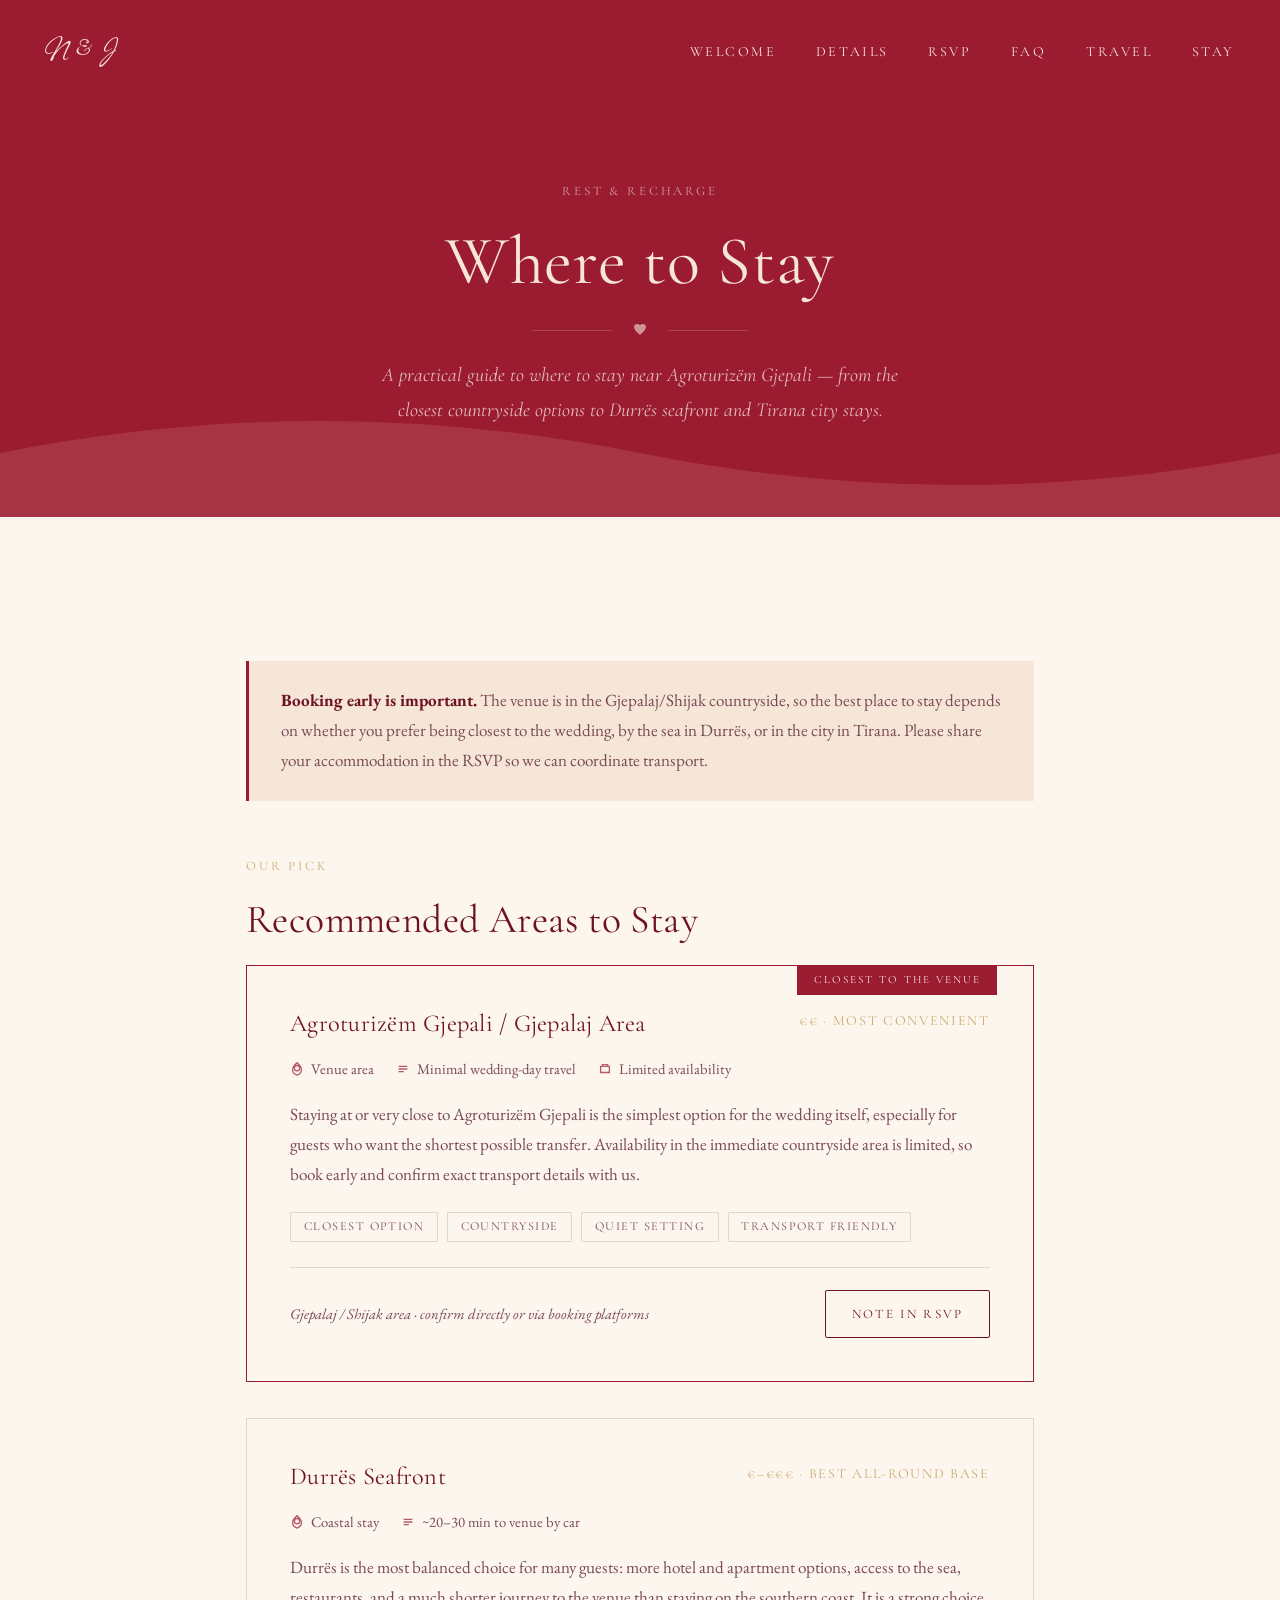
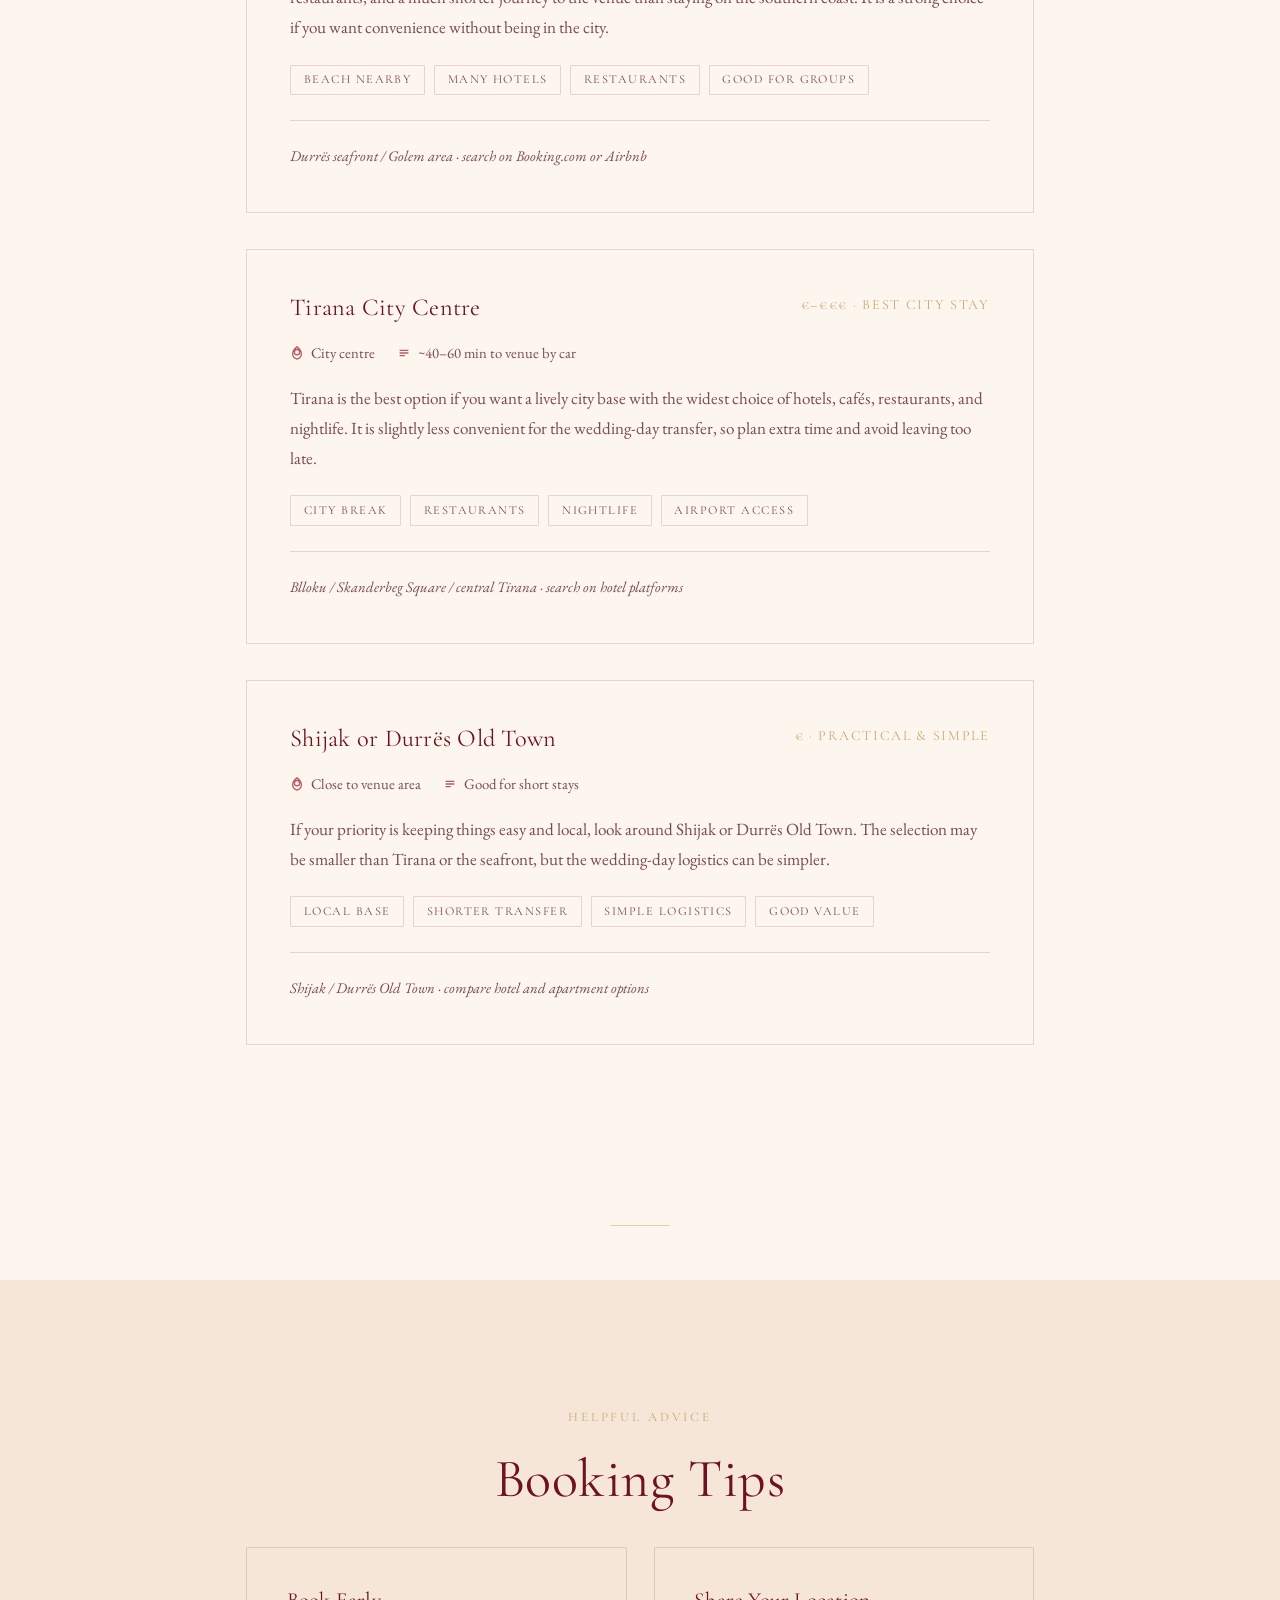
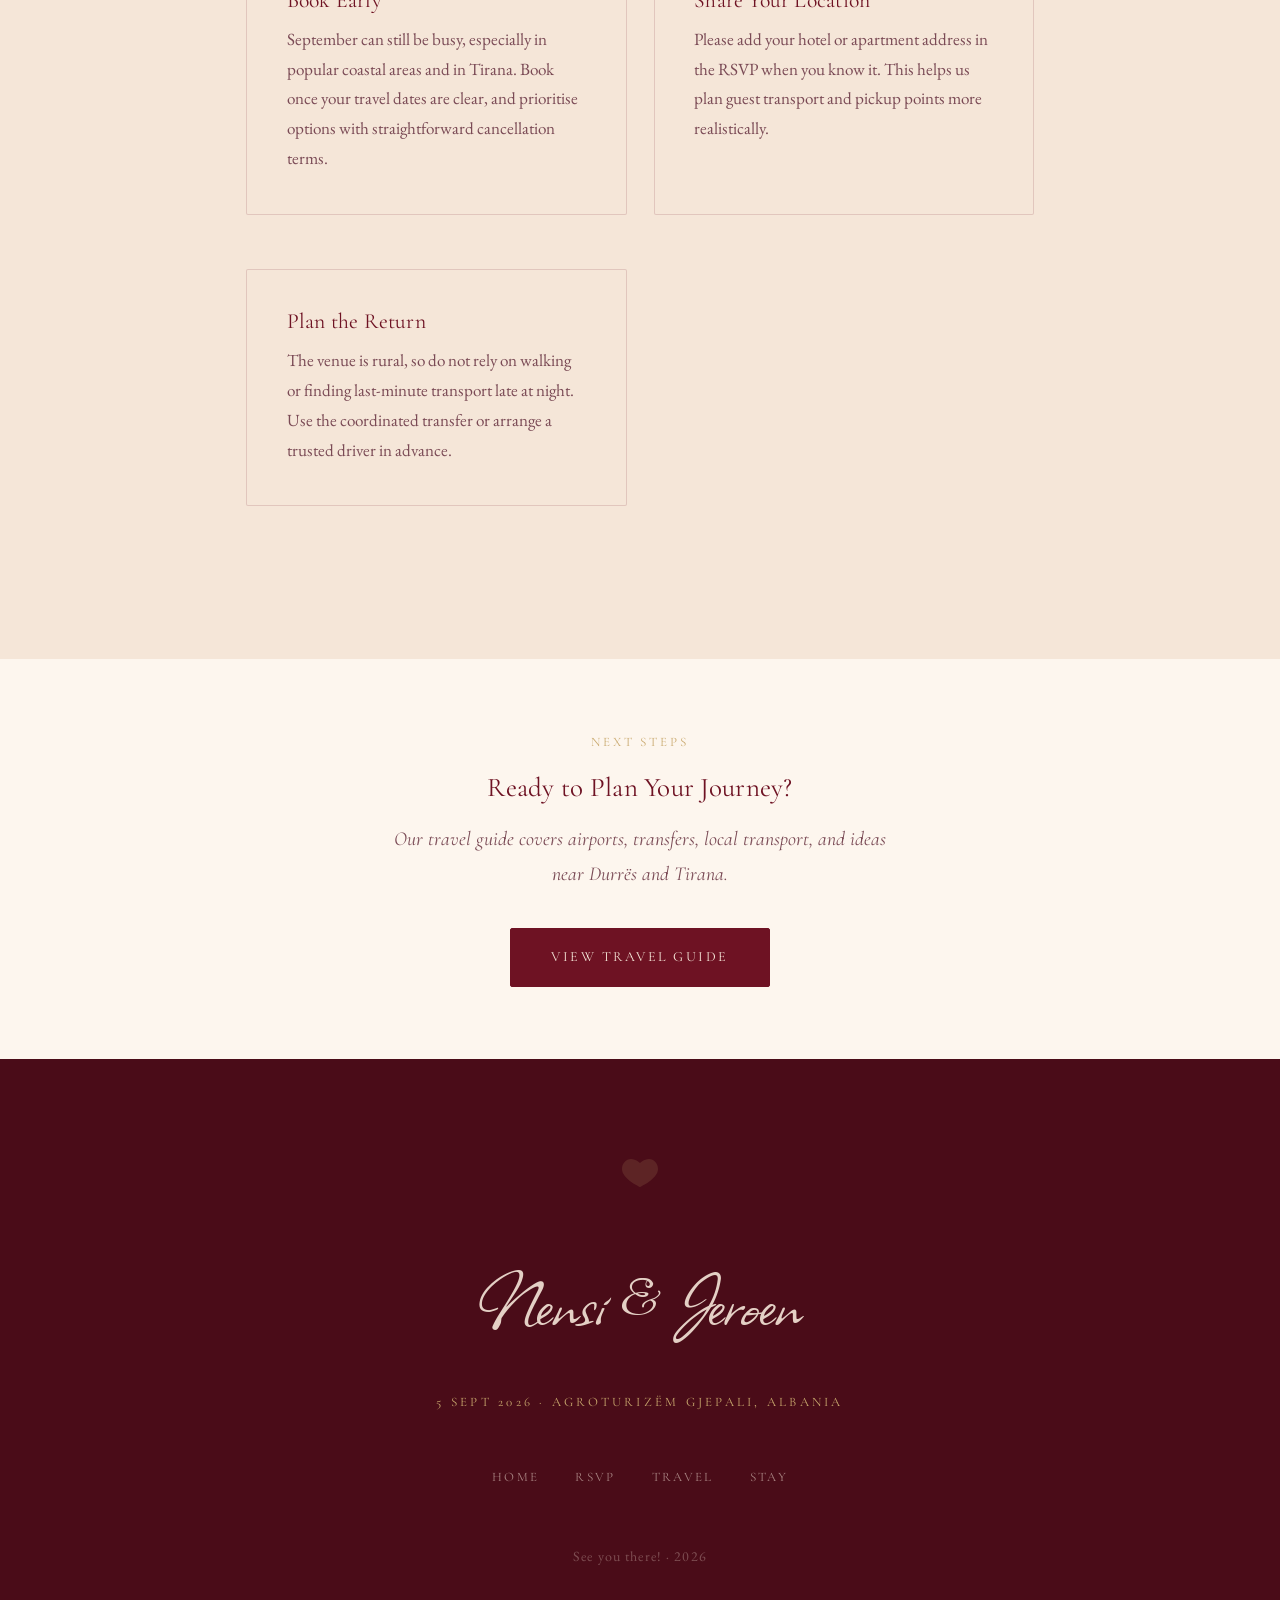
==== pages/accommodation.html @ c20823a3 "Add files via upload" ====
<!DOCTYPE html>
<html lang="en">
<head>
  <meta charset="UTF-8">
  <meta name="viewport" content="width=device-width, initial-scale=1.0">
  <title>Where to Stay — Nensi & Jeroen · 5 Sept 2026</title>
  <meta name="description" content="Recommended accommodation near Durrës, Shijak, Tirana, and Agroturizëm Gjepali for guests attending Nensi and Jeroen's wedding.">
  <link rel="stylesheet" href="../styles/main.css">
  <link rel="preconnect" href="https://fonts.googleapis.com">
  <link rel="preconnect" href="https://fonts.gstatic.com" crossorigin>
  <style>
    .hotel-card {
      background: var(--cream);
      border: 1px solid var(--divider);
      padding: 2.4rem;
      margin-bottom: 2rem;
      transition: var(--transition);
      position: relative;
    }
    .hotel-card:hover {
      box-shadow: 0 6px 28px rgba(155,27,48,0.09);
      transform: translateY(-3px);
    }
    .hotel-card--featured {
      border-color: var(--pomegranate);
      border-width: 1.5px;
    }
    .featured-badge {
      position: absolute;
      top: -1px; right: 2rem;
      background: var(--pomegranate);
      color: var(--champagne);
      font-family: var(--font-serif);
      font-size: 0.62rem;
      letter-spacing: 0.18em;
      text-transform: uppercase;
      padding: 0.3rem 0.9rem;
    }
    .hotel-header {
      display: flex;
      justify-content: space-between;
      align-items: flex-start;
      gap: 1rem;
      margin-bottom: 1rem;
      flex-wrap: wrap;
    }
    .hotel-name {
      font-family: var(--font-serif);
      font-size: 1.35rem;
      color: var(--wine);
      margin: 0;
    }
    .hotel-price {
      font-family: var(--font-serif);
      font-size: 0.78rem;
      letter-spacing: 0.12em;
      text-transform: uppercase;
      color: var(--gold);
      white-space: nowrap;
    }
    .hotel-meta {
      display: flex;
      gap: 1.2rem;
      margin-bottom: 1rem;
      flex-wrap: wrap;
    }
    .hotel-meta-item {
      display: flex;
      align-items: center;
      gap: 0.4rem;
      font-size: 0.82rem;
      color: var(--text-muted);
    }
    .hotel-meta-item svg {
      color: var(--pomegranate);
      opacity: 0.7;
      flex-shrink: 0;
    }
    .hotel-desc {
      font-size: 0.95rem;
      color: var(--text-muted);
      line-height: 1.75;
      margin-bottom: 1.2rem;
    }
    .hotel-features {
      display: flex;
      flex-wrap: wrap;
      gap: 0.5rem;
      margin-bottom: 1.4rem;
    }
    .feature-pill {
      font-family: var(--font-serif);
      font-size: 0.68rem;
      letter-spacing: 0.12em;
      text-transform: uppercase;
      padding: 0.2rem 0.7rem;
      border: 1px solid var(--divider);
      color: var(--text-muted);
      border-radius: 1px;
    }
    .hotel-footer {
      display: flex;
      justify-content: space-between;
      align-items: center;
      gap: 1rem;
      flex-wrap: wrap;
      padding-top: 1.2rem;
      border-top: 1px solid var(--divider);
    }
    .hotel-address {
      font-size: 0.82rem;
      color: var(--text-muted);
      font-style: italic;
    }
    .price-categories {
      display: flex;
      gap: 1.5rem;
      margin: 3rem 0 1.5rem;
      flex-wrap: wrap;
    }
    .price-cat-btn {
      background: none;
      border: 1px solid var(--divider);
      padding: 0.5rem 1.2rem;
      font-family: var(--font-serif);
      font-size: 0.72rem;
      letter-spacing: 0.15em;
      text-transform: uppercase;
      color: var(--text-muted);
      cursor: pointer;
      transition: var(--transition);
    }
    .price-cat-btn.active,
    .price-cat-btn:hover {
      background: var(--wine);
      border-color: var(--wine);
      color: var(--champagne);
    }
    .section-note {
      background: var(--champagne);
      border-left: 3px solid var(--pomegranate);
      padding: 1.4rem 1.8rem;
      margin: 3rem 0;
      font-size: 0.95rem;
      color: var(--text-muted);
      line-height: 1.75;
    }
    .section-note strong { color: var(--wine); }
    .section-separator {
      width: 60px; height: 1px;
      background: var(--gold);
      margin: 3rem auto;
      opacity: 0.5;
    }
  </style>
</head>
<body>

  <!-- Navigation -->
  <nav class="site-nav site-nav--inverse" role="navigation" aria-label="Main navigation">
    <a href="../index.html" class="nav-monogram" aria-label="Home">N & J</a>
    <ul class="nav-links">
      <li><a href="../index.html#welcome">Welcome</a></li>
      <li><a href="../index.html#details">Details</a></li>
      <li><a href="../index.html#rsvp">RSVP</a></li>
      <li><a href="../index.html#faq">FAQ</a></li>
      <li><a href="travel.html">Travel</a></li>
      <li><a href="accommodation.html" aria-current="page">Stay</a></li>
    </ul>
    <button class="nav-toggle" aria-label="Toggle menu" aria-expanded="false">
      <span></span><span></span><span></span>
    </button>
  </nav>

  <!-- Page Hero -->
  <header class="page-hero" role="banner">
    <svg viewBox="0 0 800 80" style="position:absolute;bottom:0;left:0;width:100%;opacity:0.12" fill="var(--champagne)" xmlns="http://www.w3.org/2000/svg" aria-hidden="true">
      <path d="M0 40 Q200 0 400 40 Q600 80 800 40 L800 80 L0 80Z"/>
    </svg>
    <span class="section-label">Rest & Recharge</span>
    <h1>Where to Stay</h1>
    <div class="ornament-divider" aria-hidden="true" style="margin:1.2rem auto;">
      <span class="ornament-line" style="background:rgba(245,230,216,0.4)"></span>
      <svg width="12" height="12" viewBox="0 0 16 16" fill="rgba(245,230,216,0.6)"><path d="M8 1.5C8 1.5 6.5 0 4 0C1.5 0 0 2 0 4C0 8.5 8 14.5 8 14.5C8 14.5 16 8.5 16 4C16 2 14.5 0 12 0C9.5 0 8 1.5 8 1.5Z"/></svg>
      <span class="ornament-line" style="background:rgba(245,230,216,0.4)"></span>
    </div>
    <p class="lead-text" style="color:rgba(245,230,216,0.8); max-width:540px; margin:0 auto;">
      A practical guide to where to stay near Agroturizëm Gjepali — from the closest countryside options to Durrës seafront and Tirana city stays.
    </p>
  </header>

  <main>
    <div class="content-section fade-in" style="max-width: var(--max-width); margin: 0 auto;">

      <div class="section-note">
        <strong>Booking early is important.</strong> The venue is in the Gjepalaj/Shijak countryside, so the best place to stay depends on whether you prefer being closest to the wedding, by the sea in Durrës, or in the city in Tirana. Please share your accommodation in the RSVP so we can coordinate transport.
      </div>

      <span class="section-label">Our pick</span>
      <h2>Recommended Areas to Stay</h2>

      <!-- ===== FEATURED ===== -->
      <div class="hotel-card hotel-card--featured fade-in">
        <div class="featured-badge">Closest to the Venue</div>

        <div class="hotel-header">
          <h3 class="hotel-name">Agroturizëm Gjepali / Gjepalaj Area</h3>
          <span class="hotel-price">€€ · Most convenient</span>
        </div>

        <div class="hotel-meta">
          <span class="hotel-meta-item">
            <svg width="14" height="14" viewBox="0 0 16 16" fill="none" stroke="currentColor" stroke-width="1.5" aria-hidden="true"><circle cx="8" cy="7" r="3"/><path d="M8 1 Q13 5 13 9 Q13 13 8 15 Q3 13 3 9 Q3 5 8 1Z"/></svg>
            Venue area
          </span>
          <span class="hotel-meta-item">
            <svg width="14" height="14" viewBox="0 0 16 16" fill="none" stroke="currentColor" stroke-width="1.5" aria-hidden="true"><path d="M3 8h10M3 5h10M3 11h6"/></svg>
            Minimal wedding-day travel
          </span>
          <span class="hotel-meta-item">
            <svg width="14" height="14" viewBox="0 0 16 16" fill="none" stroke="currentColor" stroke-width="1.5" aria-hidden="true"><path d="M3 5h10v7H3z"/><path d="M5 5V3h6v2"/></svg>
            Limited availability
          </span>
        </div>

        <p class="hotel-desc">
          Staying at or very close to Agroturizëm Gjepali is the simplest option for the wedding itself, especially for guests who want the shortest possible transfer. Availability in the immediate countryside area is limited, so book early and confirm exact transport details with us.
        </p>

        <div class="hotel-features">
          <span class="feature-pill">Closest Option</span>
          <span class="feature-pill">Countryside</span>
          <span class="feature-pill">Quiet Setting</span>
          <span class="feature-pill">Transport Friendly</span>
        </div>

        <div class="hotel-footer">
          <span class="hotel-address">Gjepalaj / Shijak area · confirm directly or via booking platforms</span>
          <a href="../index.html#rsvp" class="btn" style="font-size:0.72rem; padding:0.65rem 1.4rem;">Note in RSVP</a>
        </div>
      </div>

      <!-- ===== AREA 2 ===== -->
      <div class="hotel-card fade-in">
        <div class="hotel-header">
          <h3 class="hotel-name">Durrës Seafront</h3>
          <span class="hotel-price">€–€€€ · Best all-round base</span>
        </div>
        <div class="hotel-meta">
          <span class="hotel-meta-item">
            <svg width="14" height="14" viewBox="0 0 16 16" fill="none" stroke="currentColor" stroke-width="1.5" aria-hidden="true"><circle cx="8" cy="7" r="3"/><path d="M8 1 Q13 5 13 9 Q13 13 8 15 Q3 13 3 9 Q3 5 8 1Z"/></svg>
            Coastal stay
          </span>
          <span class="hotel-meta-item">
            <svg width="14" height="14" viewBox="0 0 16 16" fill="none" stroke="currentColor" stroke-width="1.5" aria-hidden="true"><path d="M3 8h10M3 5h10M3 11h6"/></svg>
            ~20–30 min to venue by car
          </span>
        </div>
        <p class="hotel-desc">
          Durrës is the most balanced choice for many guests: more hotel and apartment options, access to the sea, restaurants, and a much shorter journey to the venue than staying on the southern coast. It is a strong choice if you want convenience without being in the city.
        </p>
        <div class="hotel-features">
          <span class="feature-pill">Beach Nearby</span>
          <span class="feature-pill">Many Hotels</span>
          <span class="feature-pill">Restaurants</span>
          <span class="feature-pill">Good for Groups</span>
        </div>
        <div class="hotel-footer">
          <span class="hotel-address">Durrës seafront / Golem area · search on Booking.com or Airbnb</span>
        </div>
      </div>

      <!-- ===== AREA 3 ===== -->
      <div class="hotel-card fade-in">
        <div class="hotel-header">
          <h3 class="hotel-name">Tirana City Centre</h3>
          <span class="hotel-price">€–€€€ · Best city stay</span>
        </div>
        <div class="hotel-meta">
          <span class="hotel-meta-item">
            <svg width="14" height="14" viewBox="0 0 16 16" fill="none" stroke="currentColor" stroke-width="1.5" aria-hidden="true"><circle cx="8" cy="7" r="3"/><path d="M8 1 Q13 5 13 9 Q13 13 8 15 Q3 13 3 9 Q3 5 8 1Z"/></svg>
            City centre
          </span>
          <span class="hotel-meta-item">
            <svg width="14" height="14" viewBox="0 0 16 16" fill="none" stroke="currentColor" stroke-width="1.5" aria-hidden="true"><path d="M3 8h10M3 5h10M3 11h6"/></svg>
            ~40–60 min to venue by car
          </span>
        </div>
        <p class="hotel-desc">
          Tirana is the best option if you want a lively city base with the widest choice of hotels, cafés, restaurants, and nightlife. It is slightly less convenient for the wedding-day transfer, so plan extra time and avoid leaving too late.
        </p>
        <div class="hotel-features">
          <span class="feature-pill">City Break</span>
          <span class="feature-pill">Restaurants</span>
          <span class="feature-pill">Nightlife</span>
          <span class="feature-pill">Airport Access</span>
        </div>
        <div class="hotel-footer">
          <span class="hotel-address">Blloku / Skanderbeg Square / central Tirana · search on hotel platforms</span>
        </div>
      </div>

      <!-- ===== AREA 4 ===== -->
      <div class="hotel-card fade-in">
        <div class="hotel-header">
          <h3 class="hotel-name">Shijak or Durrës Old Town</h3>
          <span class="hotel-price">€ · Practical & simple</span>
        </div>
        <div class="hotel-meta">
          <span class="hotel-meta-item">
            <svg width="14" height="14" viewBox="0 0 16 16" fill="none" stroke="currentColor" stroke-width="1.5" aria-hidden="true"><circle cx="8" cy="7" r="3"/><path d="M8 1 Q13 5 13 9 Q13 13 8 15 Q3 13 3 9 Q3 5 8 1Z"/></svg>
            Close to venue area
          </span>
          <span class="hotel-meta-item">
            <svg width="14" height="14" viewBox="0 0 16 16" fill="none" stroke="currentColor" stroke-width="1.5" aria-hidden="true"><path d="M3 8h10M3 5h10M3 11h6"/></svg>
            Good for short stays
          </span>
        </div>
        <p class="hotel-desc">
          If your priority is keeping things easy and local, look around Shijak or Durrës Old Town. The selection may be smaller than Tirana or the seafront, but the wedding-day logistics can be simpler.
        </p>
        <div class="hotel-features">
          <span class="feature-pill">Local Base</span>
          <span class="feature-pill">Shorter Transfer</span>
          <span class="feature-pill">Simple Logistics</span>
          <span class="feature-pill">Good Value</span>
        </div>
        <div class="hotel-footer">
          <span class="hotel-address">Shijak / Durrës Old Town · compare hotel and apartment options</span>
        </div>
      </div>

    </div>

    <div class="section-separator"></div>

    <!-- Booking tips -->
    <div class="section section--ivory fade-in">
      <div class="container" style="max-width: var(--max-width);">
        <div class="centered section-heading">
          <span class="section-label">Helpful Advice</span>
          <h2>Booking Tips</h2>
        </div>

        <div class="info-grid" style="margin-top:2rem;">
          <div class="info-card">
            <h3>Book Early</h3>
            <p>September can still be busy, especially in popular coastal areas and in Tirana. Book once your travel dates are clear, and prioritise options with straightforward cancellation terms.</p>
          </div>
          <div class="info-card">
            <h3>Share Your Location</h3>
            <p>Please add your hotel or apartment address in the RSVP when you know it. This helps us plan guest transport and pickup points more realistically.</p>
          </div>
          <div class="info-card">
            <h3>Plan the Return</h3>
            <p>The venue is rural, so do not rely on walking or finding last-minute transport late at night. Use the coordinated transfer or arrange a trusted driver in advance.</p>
          </div>
        </div>
      </div>
    </div>

    <!-- CTA to travel page -->
    <div style="padding: 4rem 2rem; text-align:center;" class="fade-in">
      <span class="section-label">Next Steps</span>
      <h2 style="margin-bottom:1rem;">Ready to Plan Your Journey?</h2>
      <p class="lead-text" style="margin: 0 auto 2rem;">
        Our travel guide covers airports, transfers, local transport, and ideas near Durrës and Tirana.
      </p>
      <a href="travel.html" class="btn btn--primary">View Travel Guide</a>
    </div>

  </main>

  <!-- Footer -->
  <footer class="site-footer" role="contentinfo">
    <svg class="footer-ornament" width="60" height="60" viewBox="0 0 60 60" fill="none" xmlns="http://www.w3.org/2000/svg" aria-hidden="true">
      <path d="M30 14C30 14 26 10 21 10C16 10 12 14.5 12 20C12 30 30 38 30 38C30 38 48 30 48 20C48 14.5 44 10 39 10C34 10 30 14 30 14Z" fill="currentColor" opacity="0.5"/>
    </svg>
    <p class="footer-names">Nensi & Jeroen</p>
    <p class="footer-date">5 Sept 2026 · Agroturizëm Gjepali, Albania</p>
    <ul class="footer-links">
      <li><a href="../index.html">Home</a></li>
      <li><a href="../index.html#rsvp">RSVP</a></li>
      <li><a href="travel.html">Travel</a></li>
      <li><a href="accommodation.html">Stay</a></li>
    </ul>
    <p class="footer-copy">See you there! &middot; 2026</p>
  </footer>

  <script src="../scripts/main.js"></script>
</body>
</html>
---- styles/main.css ----
/* ============================================================
   WEDDING WEBSITE — MAIN STYLESHEET
   Warm European Editorial Luxury
   ============================================================ */

/* --- Google Fonts Import --- */
@import url('https://fonts.googleapis.com/css2?family=Cormorant+Garamond:ital,wght@0,300;0,400;0,500;0,600;1,300;1,400;1,500&family=EB+Garamond:ital,wght@0,400;0,500;1,400&family=Allison&family=Great+Vibes&display=swap');

/* --- CSS Variables --- */
:root {
  --pomegranate:    #9B1B30;
  --apricot:        #FF9E61;
  --champagne:      #F5E6D8;
  --champagne-dark: #EDD4BE;
  --wine:           #6E1223;
  --wine-deep:      #4A0C18;
  --gold:           #C9A96E;
  --gold-light:     #DFC28E;
  --cream:          #FDF6EE;
  --text-body:      #3D1A22;
  --text-muted:     #7A4A55;
  --divider:        rgba(110, 18, 35, 0.15);

  --font-script:    'Allison', 'Great Vibes', cursive;
  --font-serif:     'Cormorant Garamond', 'EB Garamond', Georgia, serif;
  --font-body:      'EB Garamond', 'Cormorant Garamond', Georgia, serif;

  --max-width:      860px;
  --section-pad:    7rem 2rem;
  --radius-soft:    2px;

  --transition:     all 0.35s cubic-bezier(0.4, 0, 0.2, 1);
}

/* --- Reset & Base --- */
*, *::before, *::after {
  box-sizing: border-box;
  margin: 0;
  padding: 0;
}

html {
  scroll-behavior: smooth;
  font-size: 18px;
}

body {
  font-family: var(--font-body);
  background-color: var(--cream);
  color: var(--text-body);
  line-height: 1.75;
  -webkit-font-smoothing: antialiased;
  overflow-x: hidden;
}

img { max-width: 100%; display: block; }

a {
  color: var(--pomegranate);
  text-decoration: none;
  transition: var(--transition);
}
a:hover { color: var(--wine); }

/* --- Scrollbar --- */
::-webkit-scrollbar { width: 6px; }
::-webkit-scrollbar-track { background: var(--champagne); }
::-webkit-scrollbar-thumb { background: var(--gold); border-radius: 3px; }

/* ============================================================
   TYPOGRAPHY
   ============================================================ */

h1, h2, h3, h4, h5 {
  font-family: var(--font-serif);
  font-weight: 400;
  color: var(--wine);
  line-height: 1.2;
  letter-spacing: 0.01em;
}

.script-heading {
  font-family: var(--font-script);
  font-weight: 400;
  color: var(--pomegranate);
  line-height: 1.1;
}

.section-label {
  font-family: var(--font-serif);
  font-size: 0.72rem;
  letter-spacing: 0.22em;
  text-transform: uppercase;
  color: var(--gold);
  display: block;
  margin-bottom: 1rem;
}

p { margin-bottom: 1.1em; }
p:last-child { margin-bottom: 0; }

/* ============================================================
   LAYOUT
   ============================================================ */

.container {
  max-width: var(--max-width);
  margin: 0 auto;
  padding: 0 2rem;
}

.section {
  padding: var(--section-pad);
}

.section--ivory {
  background-color: var(--champagne);
}

.section--wine {
  background-color: var(--wine);
  color: var(--champagne);
}
.section--wine h1,
.section--wine h2,
.section--wine h3,
.section--wine .script-heading {
  color: var(--champagne);
}
.section--wine .section-label {
  color: var(--gold-light);
}
.section--wine p {
  color: rgba(245, 230, 216, 0.85);
}

.section--pomegranate {
  background-color: var(--pomegranate);
  color: var(--champagne);
}

.centered { text-align: center; }

/* ============================================================
   NAVIGATION
   ============================================================ */

.site-nav {
  position: fixed;
  top: 0; left: 0; right: 0;
  z-index: 100;
  padding: 1.2rem 2.5rem;
  display: flex;
  align-items: center;
  justify-content: space-between;
  transition: var(--transition);
}

.site-nav.scrolled {
  background: rgba(253, 246, 238, 0.96);
  backdrop-filter: blur(8px);
  box-shadow: 0 1px 20px rgba(110, 18, 35, 0.08);
}

.nav-monogram {
  font-family: var(--font-script);
  font-size: 1.8rem;
  color: var(--wine);
  text-decoration: none;
  letter-spacing: 0.02em;
}

.nav-links {
  display: flex;
  gap: 2.2rem;
  list-style: none;
}

.nav-links a {
  font-family: var(--font-serif);
  font-size: 0.78rem;
  letter-spacing: 0.18em;
  text-transform: uppercase;
  color: var(--wine);
  text-decoration: none;
  position: relative;
  transition: var(--transition);
}

.nav-links a::after {
  content: '';
  position: absolute;
  bottom: -3px; left: 0; right: 0;
  height: 1px;
  background: var(--gold);
  transform: scaleX(0);
  transform-origin: center;
  transition: transform 0.3s ease;
}

.nav-links a:hover { color: var(--pomegranate); }
.nav-links a:hover::after { transform: scaleX(1); }

.nav-toggle {
  display: none;
  background: none;
  border: none;
  cursor: pointer;
  padding: 4px;
}

.nav-toggle span {
  display: block;
  width: 22px;
  height: 1.5px;
  background: var(--wine);
  margin: 5px 0;
  transition: var(--transition);
}

.site-nav--inverse:not(.scrolled) .nav-monogram,
.site-nav--inverse:not(.scrolled) .nav-links a {
  color: var(--champagne);
}

.site-nav--inverse:not(.scrolled) .nav-links a:hover {
  color: var(--gold-light);
}

.site-nav--inverse:not(.scrolled) .nav-toggle span {
  background: var(--champagne);
}

.site-nav--inverse:not(.scrolled) .nav-links a::after {
  background: var(--champagne);
}

/* ============================================================
   HERO SECTION
   ============================================================ */

.hero {
  min-height: 100vh;
  display: flex;
  align-items: center;
  justify-content: center;
  text-align: center;
  padding: 8rem 1.5rem 4.5rem;
  position: relative;
  overflow: hidden;
  background-color: var(--cream);
}

.hero-arch {
  position: absolute;
  top: 5.2rem; left: 50%;
  transform: translateX(-50%);
  width: min(640px, 92vw);
  max-height: calc(100svh - 7rem);
  pointer-events: none;
  opacity: 0.45;
}

.hero-content {
  position: relative;
  z-index: 2;
  max-width: min(560px, 90vw);
  padding: clamp(0.5rem, 2vw, 1.5rem);
  margin-top: clamp(1rem, 2.5vw, 1.7rem);
  animation: fadeUp 1.2s ease both;
}

.hero-eyebrow {
  font-family: var(--font-serif);
  font-size: 0.7rem;
  letter-spacing: 0.28em;
  text-transform: uppercase;
  color: var(--pomegranate);
  margin: 0 auto 1.4rem;
  display: block;
  max-width: 460px;
  line-height: 1.55;
  padding: 0.45rem 0.8rem;
  background: rgba(253, 246, 238, 0.72);
  animation: fadeUp 1s 0.2s ease both;
}

.hero-invitation {
  display: inline-block;
  max-width: 340px;
  line-height: 1.55;
  padding: 0.45rem 0.8rem;
  margin: 0 auto 1.4rem;
  background: rgba(253, 246, 238, 0.72);
  animation: fadeUp 1s 0.7s ease both;
}

.hero-names {
  font-family: var(--font-script);
  font-size: clamp(4.2rem, 12vw, 8rem);
  color: var(--wine);
  line-height: 0.68;
  margin-bottom: 0.8rem;
  animation: fadeUp 1s 0.3s ease both;
}

.hero-names span {
  display: block;
}

.hero-date {
  font-family: var(--font-serif);
  font-size: clamp(0.82rem, 2.2vw, 1.05rem);
  letter-spacing: 0.12em;
  text-transform: uppercase;
  color: var(--text-muted);
  margin: 1.4rem 0 0.5rem;
  animation: fadeUp 1s 0.4s ease both;
}

.hero-location {
  font-family: var(--font-serif);
  font-style: italic;
  font-size: 1.15rem;
  color: var(--pomegranate);
  animation: fadeUp 1s 0.45s ease both;
}

.hero-divider {
  width: 60px;
  height: 1px;
  background: var(--gold);
  margin: 2rem auto;
  animation: fadeIn 1s 0.6s ease both;
}

/* Countdown */
.countdown {
  display: flex;
  gap: clamp(0.25rem, 0.8vw, 0.5rem);
  justify-content: center;
  margin: 1.5rem auto 1.2rem;
  max-width: 340px;
  animation: fadeUp 1s 0.6s ease both;
}

.countdown-unit {
  text-align: center;
  min-width: clamp(46px, 8vw, 58px);
}

.countdown-number {
  font-family: var(--font-serif);
  font-size: clamp(1.65rem, 4.2vw, 2.45rem);
  font-weight: 300;
  color: var(--wine);
  line-height: 1;
  display: block;
}

.countdown-label {
  font-family: var(--font-serif);
  font-size: 0.62rem;
  letter-spacing: 0.2em;
  text-transform: uppercase;
  color: var(--gold);
  display: block;
  margin-top: 0.4rem;
}

.countdown-sep {
  font-family: var(--font-serif);
  font-size: 2rem;
  color: var(--divider);
  align-self: flex-start;
  margin-top: 0.2rem;
  line-height: 1.4;
}

/* CTA Buttons */
.btn-group {
  display: flex;
  gap: 1rem;
  justify-content: center;
  flex-wrap: wrap;
  animation: fadeUp 1s 0.75s ease both;
}

.btn {
  display: inline-block;
  font-family: var(--font-serif);
  font-size: 0.78rem;
  letter-spacing: 0.18em;
  text-transform: uppercase;
  padding: 0.9rem 2.2rem;
  border: 1px solid var(--wine);
  color: var(--wine);
  background: transparent;
  cursor: pointer;
  transition: var(--transition);
  text-decoration: none;
  border-radius: var(--radius-soft);
}

.btn:hover {
  background: var(--wine);
  color: var(--champagne);
}

.btn--primary {
  background: var(--wine);
  color: var(--champagne);
  border-color: var(--wine);
}

.btn--primary:hover {
  background: var(--pomegranate);
  border-color: var(--pomegranate);
  color: var(--champagne);
}

.btn--gold {
  border-color: var(--gold);
  color: var(--gold);
}
.btn--gold:hover {
  background: var(--gold);
  color: var(--wine-deep);
}

/* ============================================================
   WELCOME SECTION
   ============================================================ */

.welcome-text {
  font-family: var(--font-serif);
  font-size: clamp(1.05rem, 2.5vw, 1.25rem);
  line-height: 1.9;
  max-width: 600px;
  margin: 0 auto;
  color: var(--text-body);
}

.welcome-script {
  font-family: var(--font-script);
  font-size: clamp(2.2rem, 6vw, 3.5rem);
  color: var(--pomegranate);
  margin-bottom: 1.5rem;
  display: block;
}

/* ============================================================
   DETAILS SECTION
   ============================================================ */

.details-grid {
  display: grid;
  grid-template-columns: repeat(auto-fit, minmax(240px, 1fr));
  gap: 3rem 2.5rem;
  margin-top: 3.5rem;
}

.detail-card {
  text-align: center;
  padding: 2.2rem 1.5rem;
  border: 1px solid var(--divider);
  background: var(--cream);
  transition: var(--transition);
}

.detail-card:hover {
  box-shadow: 0 4px 24px rgba(155, 27, 48, 0.08);
  transform: translateY(-2px);
}

.detail-icon {
  margin: 0 auto 1.2rem;
  color: var(--pomegranate);
  opacity: 0.8;
}

.detail-card h3 {
  font-size: 1.05rem;
  letter-spacing: 0.08em;
  margin-bottom: 0.6rem;
  color: var(--wine);
}

.detail-card p {
  font-size: 0.92rem;
  color: var(--text-muted);
  line-height: 1.65;
}

/* Timeline */
.timeline {
  position: relative;
  max-width: 760px;
  margin: 3rem auto 0;
}

.timeline::before {
  content: '';
  position: absolute;
  left: 50%;
  top: 0;
  bottom: 0;
  width: 1px;
  background: var(--divider);
  transform: translateX(-50%);
}

.timeline-item {
  display: grid;
  grid-template-columns: minmax(0, 1fr) 28px minmax(0, 1fr);
  column-gap: 1.4rem;
  margin-bottom: 3rem;
  position: relative;
  align-items: start;
}

/* Keep the linked title, dot and time locked to the same row. */
.timeline-time,
.timeline-dot,
.timeline-body {
  grid-row: 1;
}

.timeline-time {
  font-family: var(--font-serif);
  font-size: 0.74rem;
  letter-spacing: 0.12em;
  text-transform: uppercase;
  color: var(--wine);
  white-space: nowrap;
  padding: 0.18rem 0.45rem;
  background: rgba(253, 246, 238, 0.5);
  border: 1px solid rgba(201, 169, 110, 0.35);
  line-height: 1.2;
  align-self: start;
  margin-top: 0;
}

.timeline-dot {
  grid-column: 2;
  justify-self: center;
  align-self: start;
  width: 9px;
  height: 9px;
  border-radius: 50%;
  background: var(--pomegranate);
  border: 2px solid var(--cream);
  box-shadow: 0 0 0 1px var(--pomegranate);
  margin-top: 0.34rem;
}

.timeline-body {
  max-width: 270px;
  align-self: start;
  padding-top: 0;
  margin-top: 0;
}

.timeline-item--left .timeline-body {
  grid-column: 1;
  justify-self: end;
  text-align: right;
}

.timeline-item--left .timeline-time {
  grid-column: 3;
  justify-self: start;
  text-align: left;
}

.timeline-item--right .timeline-time {
  grid-column: 1;
  justify-self: end;
  text-align: right;
}

.timeline-item--right .timeline-body {
  grid-column: 3;
  justify-self: start;
  text-align: left;
}

.timeline-event {
  font-family: var(--font-serif);
  font-weight: 500;
  color: var(--wine);
  font-size: 1rem;
  line-height: 1.2;
  margin: 0 0 0.25rem;
}

.timeline-desc {
  font-size: 0.88rem;
  color: var(--text-muted);
  margin: 0;
  line-height: 1.65;
}

/* ============================================================
   RSVP SECTION
   ============================================================ */

.rsvp-form {
  max-width: 560px;
  margin: 3rem auto 0;
}

.form-group {
  margin-bottom: 1.8rem;
}

.form-group label {
  display: block;
  font-family: var(--font-serif);
  font-size: 0.72rem;
  letter-spacing: 0.18em;
  text-transform: uppercase;
  color: var(--gold);
  margin-bottom: 0.55rem;
}

.form-control {
  width: 100%;
  padding: 0.9rem 1.1rem;
  background: var(--cream);
  border: 1px solid rgba(110, 18, 35, 0.25);
  color: var(--wine);
  font-family: var(--font-body);
  font-size: 1rem;
  transition: var(--transition);
  outline: none;
  border-radius: var(--radius-soft);
  -webkit-appearance: none;
  appearance: none;
}

.form-control:focus {
  border-color: var(--pomegranate);
  box-shadow: 0 0 0 3px rgba(155, 27, 48, 0.08);
}

.form-control::placeholder {
  color: rgba(110, 18, 35, 0.35);
  font-style: italic;
}

select.form-control {
  background-image: url("data:image/svg+xml,%3Csvg xmlns='http://www.w3.org/2000/svg' width='12' height='8' viewBox='0 0 12 8'%3E%3Cpath d='M1 1l5 5 5-5' stroke='%236E1223' stroke-width='1.5' fill='none' stroke-linecap='round'/%3E%3C/svg%3E");
  background-repeat: no-repeat;
  background-position: right 1rem center;
  padding-right: 2.5rem;
  cursor: pointer;
}

textarea.form-control {
  resize: vertical;
  min-height: 120px;
}

.form-row {
  display: grid;
  grid-template-columns: 1fr 1fr;
  gap: 1.2rem;
}

.radio-group, .checkbox-group {
  display: flex;
  flex-direction: column;
  gap: 0.7rem;
}

.radio-label, .checkbox-label {
  display: flex;
  align-items: center;
  gap: 0.75rem;
  cursor: pointer;
  font-family: var(--font-body);
  font-size: 0.95rem;
  color: var(--text-muted);
}

.radio-label input, .checkbox-label input {
  width: 16px;
  height: 16px;
  accent-color: var(--pomegranate);
  cursor: pointer;
  flex-shrink: 0;
}

.form-submit {
  text-align: center;
  margin-top: 2.5rem;
}

.form-success {
  display: none;
  text-align: center;
  padding: 2rem;
  background: rgba(155, 27, 48, 0.05);
  border: 1px solid var(--divider);
}

.form-success .script-heading {
  font-size: 2.5rem;
  margin-bottom: 0.5rem;
}

/* ============================================================
   FAQ SECTION
   ============================================================ */

.faq-list {
  max-width: 640px;
  margin: 3rem auto 0;
}

.faq-item {
  border-bottom: 1px solid var(--divider);
}

.faq-question {
  width: 100%;
  background: none;
  border: none;
  padding: 1.4rem 0;
  display: flex;
  align-items: center;
  justify-content: space-between;
  gap: 1rem;
  cursor: pointer;
  font-family: var(--font-serif);
  font-size: 1.05rem;
  color: var(--wine);
  text-align: left;
  transition: var(--transition);
}

.faq-question:hover { color: var(--pomegranate); }

.faq-icon {
  flex-shrink: 0;
  width: 20px;
  height: 20px;
  position: relative;
  color: var(--gold);
}

.faq-icon::before,
.faq-icon::after {
  content: '';
  position: absolute;
  background: currentColor;
  transition: var(--transition);
}

.faq-icon::before {
  width: 100%; height: 1px;
  top: 50%; left: 0;
  transform: translateY(-50%);
}

.faq-icon::after {
  width: 1px; height: 100%;
  left: 50%; top: 0;
  transform: translateX(-50%);
}

.faq-item.open .faq-icon::after {
  transform: translateX(-50%) rotate(90deg);
  opacity: 0;
}

.faq-answer {
  max-height: 0;
  overflow: hidden;
  transition: max-height 0.4s cubic-bezier(0.4, 0, 0.2, 1);
}

.faq-item.open .faq-answer { max-height: 500px; }

.faq-answer-inner {
  padding: 0 0 1.4rem;
  font-size: 0.95rem;
  color: var(--text-muted);
  line-height: 1.8;
}

/* ============================================================
   FOOTER
   ============================================================ */

.site-footer {
  background: var(--wine-deep);
  color: var(--champagne);
  text-align: center;
  padding: 5rem 2rem 2rem;
  position: relative;
  overflow: hidden;
}

.footer-names {
  font-family: var(--font-script);
  font-size: clamp(2.5rem, 7vw, 4.5rem);
  color: var(--champagne);
  margin-bottom: 1rem;
  opacity: 0.9;
}

.footer-date {
  font-family: var(--font-serif);
  font-size: 0.72rem;
  letter-spacing: 0.25em;
  text-transform: uppercase;
  color: var(--gold);
  margin-bottom: 2.5rem;
}

.footer-links {
  display: flex;
  gap: 2rem;
  justify-content: center;
  list-style: none;
  flex-wrap: wrap;
  margin-bottom: 3rem;
}

.footer-links a {
  font-family: var(--font-serif);
  font-size: 0.72rem;
  letter-spacing: 0.18em;
  text-transform: uppercase;
  color: rgba(245, 230, 216, 0.55);
  text-decoration: none;
  transition: var(--transition);
}

.footer-links a:hover { color: var(--gold-light); }

.footer-copy {
  font-size: 0.78rem;
  color: rgba(245, 230, 216, 0.3);
  letter-spacing: 0.08em;
  margin-bottom: 0;
}

.footer-ornament {
  margin: 0 auto 0.75rem;
  opacity: 0.3;
  color: var(--gold);
}

/* ============================================================
   DECORATIVE ELEMENTS
   ============================================================ */

.ornament-divider {
  display: flex;
  align-items: center;
  gap: 1.2rem;
  justify-content: center;
  margin: 1.5rem auto;
}

.ornament-line {
  width: 80px;
  height: 1px;
  background: var(--gold);
  opacity: 0.5;
}

.ornament-icon {
  color: var(--gold);
  opacity: 0.7;
}

.section-heading {
  margin-bottom: 1rem;
}

.section-heading h2 {
  font-size: clamp(1.9rem, 5vw, 3rem);
}

.lead-text {
  font-family: var(--font-serif);
  font-style: italic;
  font-size: 1.1rem;
  color: var(--text-muted);
  max-width: 500px;
  margin: 0 auto;
}

/* Paper texture overlay */
.has-texture::after {
  content: '';
  position: absolute;
  inset: 0;
  background-image: url("data:image/svg+xml,%3Csvg xmlns='http://www.w3.org/2000/svg' width='200' height='200'%3E%3Cfilter id='n'%3E%3CfeTurbulence type='fractalNoise' baseFrequency='0.75' numOctaves='4' stitchTiles='stitch'/%3E%3C/filter%3E%3Crect width='200' height='200' filter='url(%23n)' opacity='0.025'/%3E%3C/svg%3E");
  pointer-events: none;
  opacity: 0.6;
}

/* ============================================================
   SECONDARY PAGE STYLES
   ============================================================ */

.page-hero {
  background: var(--pomegranate);
  padding: 10rem 2rem 5rem;
  text-align: center;
  color: var(--champagne);
  position: relative;
  overflow: hidden;
}

.page-hero h1 {
  color: var(--champagne);
  font-size: clamp(2rem, 6vw, 3.8rem);
}

.page-hero .section-label {
  color: rgba(245, 230, 216, 0.65);
}

.page-hero .lead-text {
  color: rgba(245, 230, 216, 0.8);
}

.content-section {
  padding: 5rem 2rem;
  max-width: var(--max-width);
  margin: 0 auto;
}

.content-section h2 {
  font-size: clamp(1.5rem, 4vw, 2.2rem);
  margin-bottom: 1.2rem;
}

.info-card {
  background: var(--champagne);
  border: 1px solid var(--divider);
  padding: 2.2rem;
  margin-bottom: 1.5rem;
  border-radius: var(--radius-soft);
  transition: var(--transition);
}

.info-card:hover {
  box-shadow: 0 4px 20px rgba(155, 27, 48, 0.08);
  transform: translateY(-2px);
}

.info-card h3 {
  font-size: 1.2rem;
  margin-bottom: 0.6rem;
}

.info-card p {
  color: var(--text-muted);
  font-size: 0.95rem;
}

.info-grid {
  display: grid;
  grid-template-columns: repeat(auto-fit, minmax(260px, 1fr));
  gap: 1.5rem;
  margin-top: 2rem;
}

.tag {
  display: inline-block;
  font-family: var(--font-serif);
  font-size: 0.65rem;
  letter-spacing: 0.18em;
  text-transform: uppercase;
  padding: 0.25rem 0.75rem;
  background: rgba(155, 27, 48, 0.1);
  color: var(--pomegranate);
  border-radius: 1px;
  margin-bottom: 0.75rem;
}

.highlight-box {
  background: var(--pomegranate);
  color: var(--champagne);
  padding: 2.5rem;
  text-align: center;
  margin: 3rem 0;
}

.highlight-box p { color: rgba(245, 230, 216, 0.85); }
.highlight-box h3 { color: var(--champagne); font-size: 1.5rem; margin-bottom: 0.75rem; }

/* ============================================================
   ANIMATIONS
   ============================================================ */

@keyframes fadeUp {
  from { opacity: 0; transform: translateY(22px); }
  to   { opacity: 1; transform: translateY(0); }
}

@keyframes fadeIn {
  from { opacity: 0; }
  to   { opacity: 1; }
}

.fade-in {
  opacity: 0;
  transform: translateY(18px);
  transition: opacity 0.7s ease, transform 0.7s ease;
}

.fade-in.visible {
  opacity: 1;
  transform: translateY(0);
}

/* ============================================================
   RESPONSIVE
   ============================================================ */

@media (max-width: 680px) {
  :root { --section-pad: 5rem 1.5rem; }
  html { font-size: 16px; }

  .site-nav { padding: 1rem 1.5rem; }
  .nav-links { display: none; flex-direction: column; position: fixed;
    inset: 0; background: var(--cream); align-items: center; justify-content: center;
    gap: 2.5rem; z-index: 99; }
  .nav-links.open { display: flex; }
  .nav-links a { font-size: 1rem; letter-spacing: 0.12em; }
  .site-nav--inverse:not(.scrolled) .nav-links.open a { color: var(--wine); }
  .site-nav--inverse:not(.scrolled) .nav-toggle[aria-expanded="true"] span { background: var(--wine); }
  .nav-toggle { display: block; z-index: 101; position: relative; }

  .countdown { gap: 0.35rem; max-width: 300px; }
  .countdown-sep { display: none; }

  .form-row { grid-template-columns: 1fr; }

  .hero { padding: 7.5rem 1rem 4rem; }
  .hero-arch { top: 6rem; width: min(560px, 96vw); max-height: calc(100svh - 7rem); }
  .hero-eyebrow { letter-spacing: 0.16em; }
  .timeline { max-width: 500px; }
  .timeline::before { left: 14px; transform: none; }
  .timeline-item,
  .timeline-item--left,
  .timeline-item--right {
    grid-template-columns: 32px minmax(0, 1fr);
    column-gap: 0.75rem;
    row-gap: 0.35rem;
    margin-bottom: 2.25rem;
    text-align: left;
  }
  .timeline-dot {
    grid-column: 1;
    grid-row: 1 / span 2;
    justify-self: center;
    margin-top: 0.34rem;
  }
  .timeline-time,
  .timeline-item--left .timeline-time,
  .timeline-item--right .timeline-time {
    grid-column: 2;
    grid-row: 1;
    justify-self: start;
    text-align: left;
    margin-top: 0;
  }
  .timeline-body,
  .timeline-item--left .timeline-body,
  .timeline-item--right .timeline-body {
    grid-column: 2;
    grid-row: 2;
    justify-self: start;
    text-align: left;
    max-width: none;
  }

  .details-grid { grid-template-columns: 1fr; gap: 1.5rem; }
  .info-grid { grid-template-columns: 1fr; }
}
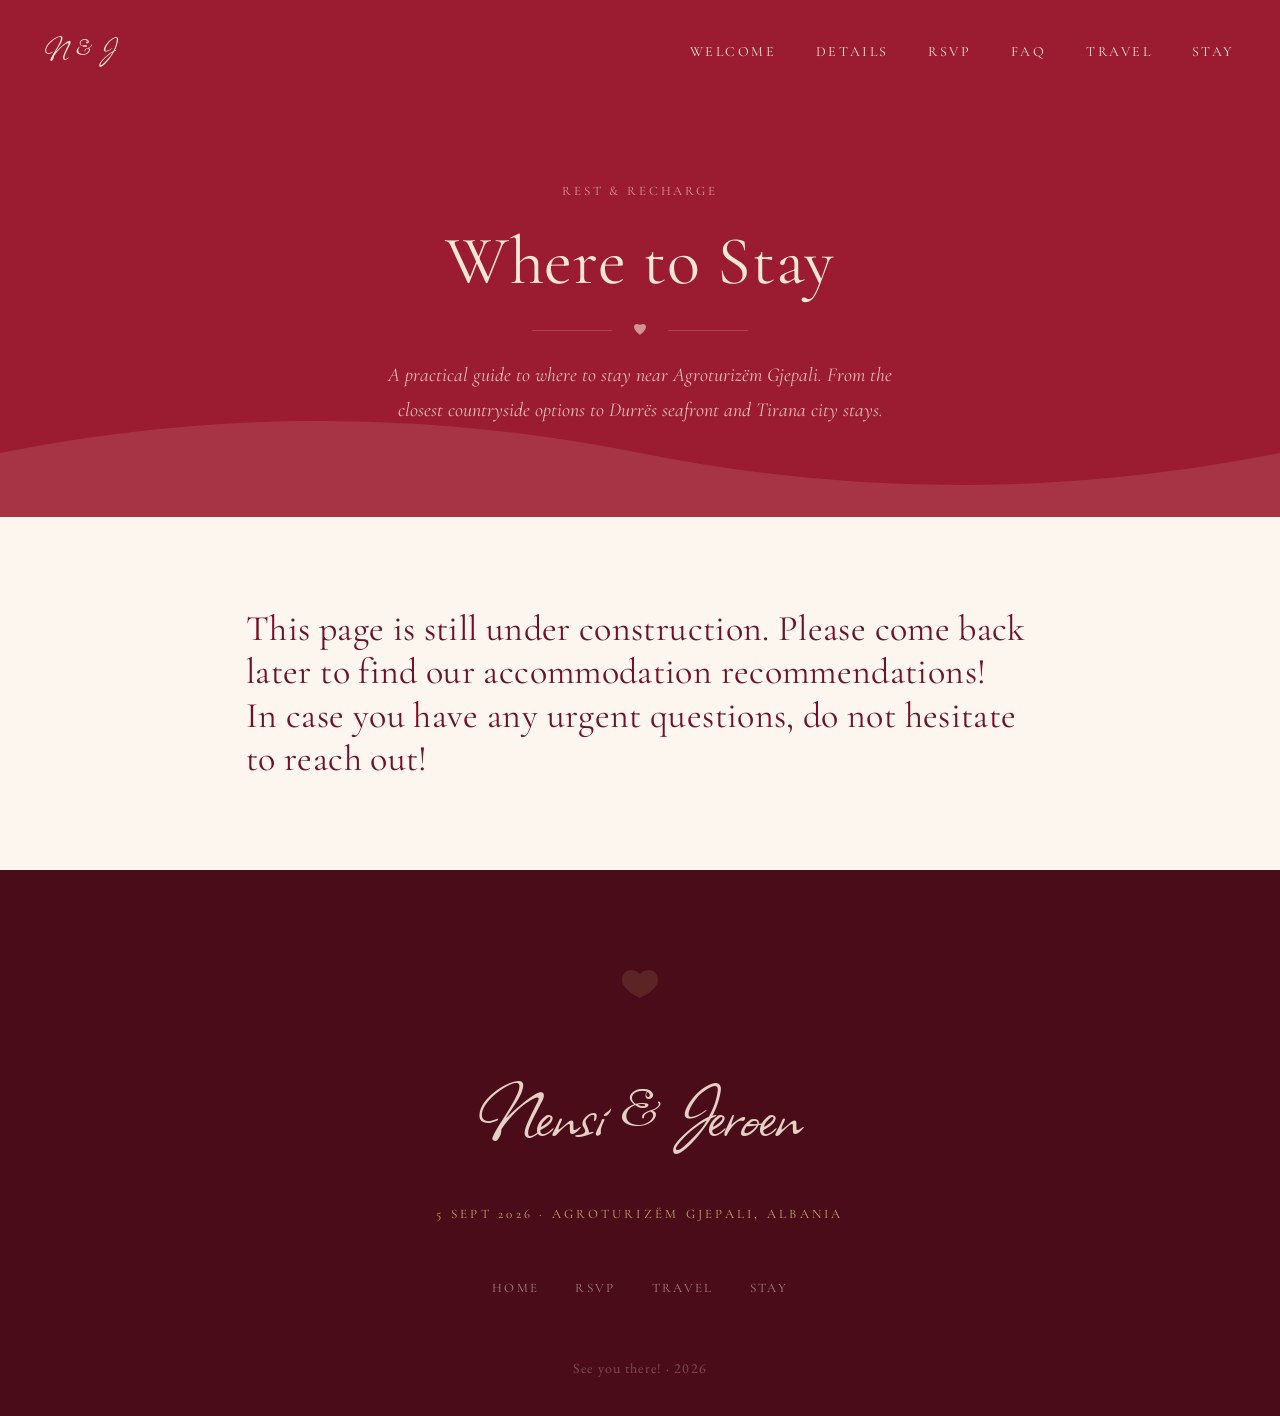
==== commit 25ebfab7: "Add files via upload" ====
--- a/pages/accommodation.html
+++ b/pages/accommodation.html
@@ -1,392 +1,219 @@
-<!DOCTYPE html>
-<html lang="en">
-<head>
-  <meta charset="UTF-8">
-  <meta name="viewport" content="width=device-width, initial-scale=1.0">
-  <title>Where to Stay — Nensi & Jeroen · 5 Sept 2026</title>
-  <meta name="description" content="Recommended accommodation near Durrës, Shijak, Tirana, and Agroturizëm Gjepali for guests attending Nensi and Jeroen's wedding.">
-  <link rel="stylesheet" href="../styles/main.css">
-  <link rel="preconnect" href="https://fonts.googleapis.com">
-  <link rel="preconnect" href="https://fonts.gstatic.com" crossorigin>
-  <style>
-    .hotel-card {
-      background: var(--cream);
-      border: 1px solid var(--divider);
-      padding: 2.4rem;
-      margin-bottom: 2rem;
-      transition: var(--transition);
-      position: relative;
-    }
-    .hotel-card:hover {
-      box-shadow: 0 6px 28px rgba(155,27,48,0.09);
-      transform: translateY(-3px);
-    }
-    .hotel-card--featured {
-      border-color: var(--pomegranate);
-      border-width: 1.5px;
-    }
-    .featured-badge {
-      position: absolute;
-      top: -1px; right: 2rem;
-      background: var(--pomegranate);
-      color: var(--champagne);
-      font-family: var(--font-serif);
-      font-size: 0.62rem;
-      letter-spacing: 0.18em;
-      text-transform: uppercase;
-      padding: 0.3rem 0.9rem;
-    }
-    .hotel-header {
-      display: flex;
-      justify-content: space-between;
-      align-items: flex-start;
-      gap: 1rem;
-      margin-bottom: 1rem;
-      flex-wrap: wrap;
-    }
-    .hotel-name {
-      font-family: var(--font-serif);
-      font-size: 1.35rem;
-      color: var(--wine);
-      margin: 0;
-    }
-    .hotel-price {
-      font-family: var(--font-serif);
-      font-size: 0.78rem;
-      letter-spacing: 0.12em;
-      text-transform: uppercase;
-      color: var(--gold);
-      white-space: nowrap;
-    }
-    .hotel-meta {
-      display: flex;
-      gap: 1.2rem;
-      margin-bottom: 1rem;
-      flex-wrap: wrap;
-    }
-    .hotel-meta-item {
-      display: flex;
-      align-items: center;
-      gap: 0.4rem;
-      font-size: 0.82rem;
-      color: var(--text-muted);
-    }
-    .hotel-meta-item svg {
-      color: var(--pomegranate);
-      opacity: 0.7;
-      flex-shrink: 0;
-    }
-    .hotel-desc {
-      font-size: 0.95rem;
-      color: var(--text-muted);
-      line-height: 1.75;
-      margin-bottom: 1.2rem;
-    }
-    .hotel-features {
-      display: flex;
-      flex-wrap: wrap;
-      gap: 0.5rem;
-      margin-bottom: 1.4rem;
-    }
-    .feature-pill {
-      font-family: var(--font-serif);
-      font-size: 0.68rem;
-      letter-spacing: 0.12em;
-      text-transform: uppercase;
-      padding: 0.2rem 0.7rem;
-      border: 1px solid var(--divider);
-      color: var(--text-muted);
-      border-radius: 1px;
-    }
-    .hotel-footer {
-      display: flex;
-      justify-content: space-between;
-      align-items: center;
-      gap: 1rem;
-      flex-wrap: wrap;
-      padding-top: 1.2rem;
-      border-top: 1px solid var(--divider);
-    }
-    .hotel-address {
-      font-size: 0.82rem;
-      color: var(--text-muted);
-      font-style: italic;
-    }
-    .price-categories {
-      display: flex;
-      gap: 1.5rem;
-      margin: 3rem 0 1.5rem;
-      flex-wrap: wrap;
-    }
-    .price-cat-btn {
-      background: none;
-      border: 1px solid var(--divider);
-      padding: 0.5rem 1.2rem;
-      font-family: var(--font-serif);
-      font-size: 0.72rem;
-      letter-spacing: 0.15em;
-      text-transform: uppercase;
-      color: var(--text-muted);
-      cursor: pointer;
-      transition: var(--transition);
-    }
-    .price-cat-btn.active,
-    .price-cat-btn:hover {
-      background: var(--wine);
-      border-color: var(--wine);
-      color: var(--champagne);
-    }
-    .section-note {
-      background: var(--champagne);
-      border-left: 3px solid var(--pomegranate);
-      padding: 1.4rem 1.8rem;
-      margin: 3rem 0;
-      font-size: 0.95rem;
-      color: var(--text-muted);
-      line-height: 1.75;
-    }
-    .section-note strong { color: var(--wine); }
-    .section-separator {
-      width: 60px; height: 1px;
-      background: var(--gold);
-      margin: 3rem auto;
-      opacity: 0.5;
-    }
-  </style>
-</head>
-<body>
-
-  <!-- Navigation -->
-  <nav class="site-nav site-nav--inverse" role="navigation" aria-label="Main navigation">
-    <a href="../index.html" class="nav-monogram" aria-label="Home">N & J</a>
-    <ul class="nav-links">
-      <li><a href="../index.html#welcome">Welcome</a></li>
-      <li><a href="../index.html#details">Details</a></li>
-      <li><a href="../index.html#rsvp">RSVP</a></li>
-      <li><a href="../index.html#faq">FAQ</a></li>
-      <li><a href="travel.html">Travel</a></li>
-      <li><a href="accommodation.html" aria-current="page">Stay</a></li>
-    </ul>
-    <button class="nav-toggle" aria-label="Toggle menu" aria-expanded="false">
-      <span></span><span></span><span></span>
-    </button>
-  </nav>
-
-  <!-- Page Hero -->
-  <header class="page-hero" role="banner">
-    <svg viewBox="0 0 800 80" style="position:absolute;bottom:0;left:0;width:100%;opacity:0.12" fill="var(--champagne)" xmlns="http://www.w3.org/2000/svg" aria-hidden="true">
-      <path d="M0 40 Q200 0 400 40 Q600 80 800 40 L800 80 L0 80Z"/>
-    </svg>
-    <span class="section-label">Rest & Recharge</span>
-    <h1>Where to Stay</h1>
-    <div class="ornament-divider" aria-hidden="true" style="margin:1.2rem auto;">
-      <span class="ornament-line" style="background:rgba(245,230,216,0.4)"></span>
-      <svg width="12" height="12" viewBox="0 0 16 16" fill="rgba(245,230,216,0.6)"><path d="M8 1.5C8 1.5 6.5 0 4 0C1.5 0 0 2 0 4C0 8.5 8 14.5 8 14.5C8 14.5 16 8.5 16 4C16 2 14.5 0 12 0C9.5 0 8 1.5 8 1.5Z"/></svg>
-      <span class="ornament-line" style="background:rgba(245,230,216,0.4)"></span>
-    </div>
-    <p class="lead-text" style="color:rgba(245,230,216,0.8); max-width:540px; margin:0 auto;">
-      A practical guide to where to stay near Agroturizëm Gjepali — from the closest countryside options to Durrës seafront and Tirana city stays.
-    </p>
-  </header>
-
-  <main>
-    <div class="content-section fade-in" style="max-width: var(--max-width); margin: 0 auto;">
-
-      <div class="section-note">
-        <strong>Booking early is important.</strong> The venue is in the Gjepalaj/Shijak countryside, so the best place to stay depends on whether you prefer being closest to the wedding, by the sea in Durrës, or in the city in Tirana. Please share your accommodation in the RSVP so we can coordinate transport.
-      </div>
-
-      <span class="section-label">Our pick</span>
-      <h2>Recommended Areas to Stay</h2>
-
-      <!-- ===== FEATURED ===== -->
-      <div class="hotel-card hotel-card--featured fade-in">
-        <div class="featured-badge">Closest to the Venue</div>
-
-        <div class="hotel-header">
-          <h3 class="hotel-name">Agroturizëm Gjepali / Gjepalaj Area</h3>
-          <span class="hotel-price">€€ · Most convenient</span>
-        </div>
-
-        <div class="hotel-meta">
-          <span class="hotel-meta-item">
-            <svg width="14" height="14" viewBox="0 0 16 16" fill="none" stroke="currentColor" stroke-width="1.5" aria-hidden="true"><circle cx="8" cy="7" r="3"/><path d="M8 1 Q13 5 13 9 Q13 13 8 15 Q3 13 3 9 Q3 5 8 1Z"/></svg>
-            Venue area
-          </span>
-          <span class="hotel-meta-item">
-            <svg width="14" height="14" viewBox="0 0 16 16" fill="none" stroke="currentColor" stroke-width="1.5" aria-hidden="true"><path d="M3 8h10M3 5h10M3 11h6"/></svg>
-            Minimal wedding-day travel
-          </span>
-          <span class="hotel-meta-item">
-            <svg width="14" height="14" viewBox="0 0 16 16" fill="none" stroke="currentColor" stroke-width="1.5" aria-hidden="true"><path d="M3 5h10v7H3z"/><path d="M5 5V3h6v2"/></svg>
-            Limited availability
-          </span>
-        </div>
-
-        <p class="hotel-desc">
-          Staying at or very close to Agroturizëm Gjepali is the simplest option for the wedding itself, especially for guests who want the shortest possible transfer. Availability in the immediate countryside area is limited, so book early and confirm exact transport details with us.
-        </p>
-
-        <div class="hotel-features">
-          <span class="feature-pill">Closest Option</span>
-          <span class="feature-pill">Countryside</span>
-          <span class="feature-pill">Quiet Setting</span>
-          <span class="feature-pill">Transport Friendly</span>
-        </div>
-
-        <div class="hotel-footer">
-          <span class="hotel-address">Gjepalaj / Shijak area · confirm directly or via booking platforms</span>
-          <a href="../index.html#rsvp" class="btn" style="font-size:0.72rem; padding:0.65rem 1.4rem;">Note in RSVP</a>
-        </div>
-      </div>
-
-      <!-- ===== AREA 2 ===== -->
-      <div class="hotel-card fade-in">
-        <div class="hotel-header">
-          <h3 class="hotel-name">Durrës Seafront</h3>
-          <span class="hotel-price">€–€€€ · Best all-round base</span>
-        </div>
-        <div class="hotel-meta">
-          <span class="hotel-meta-item">
-            <svg width="14" height="14" viewBox="0 0 16 16" fill="none" stroke="currentColor" stroke-width="1.5" aria-hidden="true"><circle cx="8" cy="7" r="3"/><path d="M8 1 Q13 5 13 9 Q13 13 8 15 Q3 13 3 9 Q3 5 8 1Z"/></svg>
-            Coastal stay
-          </span>
-          <span class="hotel-meta-item">
-            <svg width="14" height="14" viewBox="0 0 16 16" fill="none" stroke="currentColor" stroke-width="1.5" aria-hidden="true"><path d="M3 8h10M3 5h10M3 11h6"/></svg>
-            ~20–30 min to venue by car
-          </span>
-        </div>
-        <p class="hotel-desc">
-          Durrës is the most balanced choice for many guests: more hotel and apartment options, access to the sea, restaurants, and a much shorter journey to the venue than staying on the southern coast. It is a strong choice if you want convenience without being in the city.
-        </p>
-        <div class="hotel-features">
-          <span class="feature-pill">Beach Nearby</span>
-          <span class="feature-pill">Many Hotels</span>
-          <span class="feature-pill">Restaurants</span>
-          <span class="feature-pill">Good for Groups</span>
-        </div>
-        <div class="hotel-footer">
-          <span class="hotel-address">Durrës seafront / Golem area · search on Booking.com or Airbnb</span>
-        </div>
-      </div>
-
-      <!-- ===== AREA 3 ===== -->
-      <div class="hotel-card fade-in">
-        <div class="hotel-header">
-          <h3 class="hotel-name">Tirana City Centre</h3>
-          <span class="hotel-price">€–€€€ · Best city stay</span>
-        </div>
-        <div class="hotel-meta">
-          <span class="hotel-meta-item">
-            <svg width="14" height="14" viewBox="0 0 16 16" fill="none" stroke="currentColor" stroke-width="1.5" aria-hidden="true"><circle cx="8" cy="7" r="3"/><path d="M8 1 Q13 5 13 9 Q13 13 8 15 Q3 13 3 9 Q3 5 8 1Z"/></svg>
-            City centre
-          </span>
-          <span class="hotel-meta-item">
-            <svg width="14" height="14" viewBox="0 0 16 16" fill="none" stroke="currentColor" stroke-width="1.5" aria-hidden="true"><path d="M3 8h10M3 5h10M3 11h6"/></svg>
-            ~40–60 min to venue by car
-          </span>
-        </div>
-        <p class="hotel-desc">
-          Tirana is the best option if you want a lively city base with the widest choice of hotels, cafés, restaurants, and nightlife. It is slightly less convenient for the wedding-day transfer, so plan extra time and avoid leaving too late.
-        </p>
-        <div class="hotel-features">
-          <span class="feature-pill">City Break</span>
-          <span class="feature-pill">Restaurants</span>
-          <span class="feature-pill">Nightlife</span>
-          <span class="feature-pill">Airport Access</span>
-        </div>
-        <div class="hotel-footer">
-          <span class="hotel-address">Blloku / Skanderbeg Square / central Tirana · search on hotel platforms</span>
-        </div>
-      </div>
-
-      <!-- ===== AREA 4 ===== -->
-      <div class="hotel-card fade-in">
-        <div class="hotel-header">
-          <h3 class="hotel-name">Shijak or Durrës Old Town</h3>
-          <span class="hotel-price">€ · Practical & simple</span>
-        </div>
-        <div class="hotel-meta">
-          <span class="hotel-meta-item">
-            <svg width="14" height="14" viewBox="0 0 16 16" fill="none" stroke="currentColor" stroke-width="1.5" aria-hidden="true"><circle cx="8" cy="7" r="3"/><path d="M8 1 Q13 5 13 9 Q13 13 8 15 Q3 13 3 9 Q3 5 8 1Z"/></svg>
-            Close to venue area
-          </span>
-          <span class="hotel-meta-item">
-            <svg width="14" height="14" viewBox="0 0 16 16" fill="none" stroke="currentColor" stroke-width="1.5" aria-hidden="true"><path d="M3 8h10M3 5h10M3 11h6"/></svg>
-            Good for short stays
-          </span>
-        </div>
-        <p class="hotel-desc">
-          If your priority is keeping things easy and local, look around Shijak or Durrës Old Town. The selection may be smaller than Tirana or the seafront, but the wedding-day logistics can be simpler.
-        </p>
-        <div class="hotel-features">
-          <span class="feature-pill">Local Base</span>
-          <span class="feature-pill">Shorter Transfer</span>
-          <span class="feature-pill">Simple Logistics</span>
-          <span class="feature-pill">Good Value</span>
-        </div>
-        <div class="hotel-footer">
-          <span class="hotel-address">Shijak / Durrës Old Town · compare hotel and apartment options</span>
-        </div>
-      </div>
-
-    </div>
-
-    <div class="section-separator"></div>
-
-    <!-- Booking tips -->
-    <div class="section section--ivory fade-in">
-      <div class="container" style="max-width: var(--max-width);">
-        <div class="centered section-heading">
-          <span class="section-label">Helpful Advice</span>
-          <h2>Booking Tips</h2>
-        </div>
-
-        <div class="info-grid" style="margin-top:2rem;">
-          <div class="info-card">
-            <h3>Book Early</h3>
-            <p>September can still be busy, especially in popular coastal areas and in Tirana. Book once your travel dates are clear, and prioritise options with straightforward cancellation terms.</p>
-          </div>
-          <div class="info-card">
-            <h3>Share Your Location</h3>
-            <p>Please add your hotel or apartment address in the RSVP when you know it. This helps us plan guest transport and pickup points more realistically.</p>
-          </div>
-          <div class="info-card">
-            <h3>Plan the Return</h3>
-            <p>The venue is rural, so do not rely on walking or finding last-minute transport late at night. Use the coordinated transfer or arrange a trusted driver in advance.</p>
-          </div>
-        </div>
-      </div>
-    </div>
-
-    <!-- CTA to travel page -->
-    <div style="padding: 4rem 2rem; text-align:center;" class="fade-in">
-      <span class="section-label">Next Steps</span>
-      <h2 style="margin-bottom:1rem;">Ready to Plan Your Journey?</h2>
-      <p class="lead-text" style="margin: 0 auto 2rem;">
-        Our travel guide covers airports, transfers, local transport, and ideas near Durrës and Tirana.
-      </p>
-      <a href="travel.html" class="btn btn--primary">View Travel Guide</a>
-    </div>
-
-  </main>
-
+<!DOCTYPE html>
+<html lang="en">
+<head>
+  <meta charset="UTF-8">
+  <meta name="viewport" content="width=device-width, initial-scale=1.0">
+  <title>Where to Stay — Nensi & Jeroen · 5 Sept 2026</title>
+  <meta name="description" content="Recommended accommodation near Durrës, Shijak, Tirana, and Agroturizëm Gjepali for guests attending Nensi and Jeroen's wedding.">
+  <link rel="stylesheet" href="../styles/main.css">
+  <link rel="preconnect" href="https://fonts.googleapis.com">
+  <link rel="preconnect" href="https://fonts.gstatic.com" crossorigin>
+  <style>
+    .hotel-card {
+      background: var(--cream);
+      border: 1px solid var(--divider);
+      padding: 2.4rem;
+      margin-bottom: 2rem;
+      transition: var(--transition);
+      position: relative;
+    }
+    .hotel-card:hover {
+      box-shadow: 0 6px 28px rgba(155,27,48,0.09);
+      transform: translateY(-3px);
+    }
+    .hotel-card--featured {
+      border-color: var(--pomegranate);
+      border-width: 1.5px;
+    }
+    .featured-badge {
+      position: absolute;
+      top: -1px; right: 2rem;
+      background: var(--pomegranate);
+      color: var(--champagne);
+      font-family: var(--font-serif);
+      font-size: 0.62rem;
+      letter-spacing: 0.18em;
+      text-transform: uppercase;
+      padding: 0.3rem 0.9rem;
+    }
+    .hotel-header {
+      display: flex;
+      justify-content: space-between;
+      align-items: flex-start;
+      gap: 1rem;
+      margin-bottom: 1rem;
+      flex-wrap: wrap;
+    }
+    .hotel-name {
+      font-family: var(--font-serif);
+      font-size: 1.35rem;
+      color: var(--wine);
+      margin: 0;
+    }
+    .hotel-price {
+      font-family: var(--font-serif);
+      font-size: 0.78rem;
+      letter-spacing: 0.12em;
+      text-transform: uppercase;
+      color: var(--gold);
+      white-space: nowrap;
+    }
+    .hotel-meta {
+      display: flex;
+      gap: 1.2rem;
+      margin-bottom: 1rem;
+      flex-wrap: wrap;
+    }
+    .hotel-meta-item {
+      display: flex;
+      align-items: center;
+      gap: 0.4rem;
+      font-size: 0.82rem;
+      color: var(--text-muted);
+    }
+    .hotel-meta-item svg {
+      color: var(--pomegranate);
+      opacity: 0.7;
+      flex-shrink: 0;
+    }
+    .hotel-desc {
+      font-size: 0.95rem;
+      color: var(--text-muted);
+      line-height: 1.75;
+      margin-bottom: 1.2rem;
+    }
+    .hotel-features {
+      display: flex;
+      flex-wrap: wrap;
+      gap: 0.5rem;
+      margin-bottom: 1.4rem;
+    }
+    .feature-pill {
+      font-family: var(--font-serif);
+      font-size: 0.68rem;
+      letter-spacing: 0.12em;
+      text-transform: uppercase;
+      padding: 0.2rem 0.7rem;
+      border: 1px solid var(--divider);
+      color: var(--text-muted);
+      border-radius: 1px;
+    }
+    .hotel-footer {
+      display: flex;
+      justify-content: space-between;
+      align-items: center;
+      gap: 1rem;
+      flex-wrap: wrap;
+      padding-top: 1.2rem;
+      border-top: 1px solid var(--divider);
+    }
+    .hotel-address {
+      font-size: 0.82rem;
+      color: var(--text-muted);
+      font-style: italic;
+    }
+    .price-categories {
+      display: flex;
+      gap: 1.5rem;
+      margin: 3rem 0 1.5rem;
+      flex-wrap: wrap;
+    }
+    .price-cat-btn {
+      background: none;
+      border: 1px solid var(--divider);
+      padding: 0.5rem 1.2rem;
+      font-family: var(--font-serif);
+      font-size: 0.72rem;
+      letter-spacing: 0.15em;
+      text-transform: uppercase;
+      color: var(--text-muted);
+      cursor: pointer;
+      transition: var(--transition);
+    }
+    .price-cat-btn.active,
+    .price-cat-btn:hover {
+      background: var(--wine);
+      border-color: var(--wine);
+      color: var(--champagne);
+    }
+    .section-note {
+      background: var(--champagne);
+      border-left: 3px solid var(--pomegranate);
+      padding: 1.4rem 1.8rem;
+      margin: 3rem 0;
+      font-size: 0.95rem;
+      color: var(--text-muted);
+      line-height: 1.75;
+    }
+    .section-note strong { color: var(--wine); }
+    .section-separator {
+      width: 60px; height: 1px;
+      background: var(--gold);
+      margin: 3rem auto;
+      opacity: 0.5;
+    }
+  </style>
+</head>
+<body>
+
+  <!-- Navigation -->
+  <nav class="site-nav site-nav--inverse" role="navigation" aria-label="Main navigation">
+    <a href="../index.html" class="nav-monogram" aria-label="Home">N & J</a>
+    <ul class="nav-links">
+      <li><a href="../index.html#welcome">Welcome</a></li>
+      <li><a href="../index.html#details">Details</a></li>
+      <li><a href="../index.html#rsvp">RSVP</a></li>
+      <li><a href="../index.html#faq">FAQ</a></li>
+      <li><a href="travel.html">Travel</a></li>
+      <li><a href="accommodation.html" aria-current="page">Stay</a></li>
+    </ul>
+    <button class="nav-toggle" aria-label="Toggle menu" aria-expanded="false">
+      <span></span><span></span><span></span>
+    </button>
+  </nav>
+
+  <!-- Page Hero -->
+  <header class="page-hero" role="banner">
+    <svg viewBox="0 0 800 80" style="position:absolute;bottom:0;left:0;width:100%;opacity:0.12" fill="var(--champagne)" xmlns="http://www.w3.org/2000/svg" aria-hidden="true">
+      <path d="M0 40 Q200 0 400 40 Q600 80 800 40 L800 80 L0 80Z"/>
+    </svg>
+    <span class="section-label">Rest & Recharge</span>
+    <h1>Where to Stay</h1>
+    <div class="ornament-divider" aria-hidden="true" style="margin:1.2rem auto;">
+      <span class="ornament-line" style="background:rgba(245,230,216,0.4)"></span>
+      <svg width="12" height="12" viewBox="0 0 16 16" fill="rgba(245,230,216,0.6)"><path d="M8 1.5C8 1.5 6.5 0 4 0C1.5 0 0 2 0 4C0 8.5 8 14.5 8 14.5C8 14.5 16 8.5 16 4C16 2 14.5 0 12 0C9.5 0 8 1.5 8 1.5Z"/></svg>
+      <span class="ornament-line" style="background:rgba(245,230,216,0.4)"></span>
+    </div>
+    <p class="lead-text" style="color:rgba(245,230,216,0.8); max-width:540px; margin:0 auto;">
+      A practical guide to where to stay near Agroturizëm Gjepali. From the closest countryside options to Durrës seafront and Tirana city stays.
+    </p>
+  </header>
+
+  <main>
+    <div class="content-section fade-in" style="max-width: var(--max-width); margin: 0 auto;">
+
+
+
+      <h1>This page is still under construction. Please come back later to find our accommodation recommendations!<br>In case you have any urgent questions, do not hesitate to reach out!</h1>
+   </div>
+  </main>
+
   <!-- Footer -->
   <footer class="site-footer" role="contentinfo">
     <svg class="footer-ornament" width="60" height="60" viewBox="0 0 60 60" fill="none" xmlns="http://www.w3.org/2000/svg" aria-hidden="true">
       <path d="M30 14C30 14 26 10 21 10C16 10 12 14.5 12 20C12 30 30 38 30 38C30 38 48 30 48 20C48 14.5 44 10 39 10C34 10 30 14 30 14Z" fill="currentColor" opacity="0.5"/>
     </svg>
-    <p class="footer-names">Nensi & Jeroen</p>
-    <p class="footer-date">5 Sept 2026 · Agroturizëm Gjepali, Albania</p>
-    <ul class="footer-links">
-      <li><a href="../index.html">Home</a></li>
-      <li><a href="../index.html#rsvp">RSVP</a></li>
-      <li><a href="travel.html">Travel</a></li>
-      <li><a href="accommodation.html">Stay</a></li>
-    </ul>
+    <p class="footer-names">Nensi & Jeroen</p>
+    <p class="footer-date">5 Sept 2026 · Agroturizëm Gjepali, Albania</p>
+    <ul class="footer-links">
+      <li><a href="../index.html">Home</a></li>
+      <li><a href="../index.html#rsvp">RSVP</a></li>
+      <li><a href="travel.html">Travel</a></li>
+      <li><a href="accommodation.html">Stay</a></li>
+    </ul>
     <p class="footer-copy">See you there! &middot; 2026</p>
   </footer>
-
-  <script src="../scripts/main.js"></script>
-</body>
-</html>
+
+  <script src="../scripts/main.js"></script>
+</body>
+</html>
--- a/styles/main.css
+++ b/styles/main.css
@@ -1,266 +1,282 @@
-/* ============================================================
-   WEDDING WEBSITE — MAIN STYLESHEET
-   Warm European Editorial Luxury
-   ============================================================ */
-
-/* --- Google Fonts Import --- */
-@import url('https://fonts.googleapis.com/css2?family=Cormorant+Garamond:ital,wght@0,300;0,400;0,500;0,600;1,300;1,400;1,500&family=EB+Garamond:ital,wght@0,400;0,500;1,400&family=Allison&family=Great+Vibes&display=swap');
-
-/* --- CSS Variables --- */
-:root {
-  --pomegranate:    #9B1B30;
-  --apricot:        #FF9E61;
-  --champagne:      #F5E6D8;
-  --champagne-dark: #EDD4BE;
-  --wine:           #6E1223;
-  --wine-deep:      #4A0C18;
-  --gold:           #C9A96E;
-  --gold-light:     #DFC28E;
-  --cream:          #FDF6EE;
-  --text-body:      #3D1A22;
-  --text-muted:     #7A4A55;
-  --divider:        rgba(110, 18, 35, 0.15);
-
-  --font-script:    'Allison', 'Great Vibes', cursive;
-  --font-serif:     'Cormorant Garamond', 'EB Garamond', Georgia, serif;
-  --font-body:      'EB Garamond', 'Cormorant Garamond', Georgia, serif;
-
-  --max-width:      860px;
-  --section-pad:    7rem 2rem;
-  --radius-soft:    2px;
-
-  --transition:     all 0.35s cubic-bezier(0.4, 0, 0.2, 1);
-}
-
-/* --- Reset & Base --- */
-*, *::before, *::after {
-  box-sizing: border-box;
-  margin: 0;
-  padding: 0;
-}
-
-html {
-  scroll-behavior: smooth;
-  font-size: 18px;
-}
-
-body {
-  font-family: var(--font-body);
-  background-color: var(--cream);
-  color: var(--text-body);
-  line-height: 1.75;
-  -webkit-font-smoothing: antialiased;
-  overflow-x: hidden;
-}
-
-img { max-width: 100%; display: block; }
-
-a {
-  color: var(--pomegranate);
-  text-decoration: none;
-  transition: var(--transition);
-}
-a:hover { color: var(--wine); }
-
-/* --- Scrollbar --- */
-::-webkit-scrollbar { width: 6px; }
-::-webkit-scrollbar-track { background: var(--champagne); }
-::-webkit-scrollbar-thumb { background: var(--gold); border-radius: 3px; }
-
-/* ============================================================
-   TYPOGRAPHY
-   ============================================================ */
-
-h1, h2, h3, h4, h5 {
-  font-family: var(--font-serif);
-  font-weight: 400;
-  color: var(--wine);
-  line-height: 1.2;
-  letter-spacing: 0.01em;
-}
-
-.script-heading {
-  font-family: var(--font-script);
-  font-weight: 400;
-  color: var(--pomegranate);
-  line-height: 1.1;
-}
-
-.section-label {
-  font-family: var(--font-serif);
-  font-size: 0.72rem;
-  letter-spacing: 0.22em;
-  text-transform: uppercase;
-  color: var(--gold);
-  display: block;
-  margin-bottom: 1rem;
-}
-
-p { margin-bottom: 1.1em; }
-p:last-child { margin-bottom: 0; }
-
-/* ============================================================
-   LAYOUT
-   ============================================================ */
-
-.container {
-  max-width: var(--max-width);
-  margin: 0 auto;
-  padding: 0 2rem;
-}
-
-.section {
-  padding: var(--section-pad);
-}
-
-.section--ivory {
-  background-color: var(--champagne);
-}
-
-.section--wine {
-  background-color: var(--wine);
-  color: var(--champagne);
-}
-.section--wine h1,
-.section--wine h2,
-.section--wine h3,
-.section--wine .script-heading {
-  color: var(--champagne);
-}
-.section--wine .section-label {
-  color: var(--gold-light);
-}
-.section--wine p {
-  color: rgba(245, 230, 216, 0.85);
-}
-
-.section--pomegranate {
-  background-color: var(--pomegranate);
-  color: var(--champagne);
-}
-
-.centered { text-align: center; }
-
-/* ============================================================
-   NAVIGATION
-   ============================================================ */
-
-.site-nav {
-  position: fixed;
-  top: 0; left: 0; right: 0;
-  z-index: 100;
-  padding: 1.2rem 2.5rem;
-  display: flex;
-  align-items: center;
-  justify-content: space-between;
-  transition: var(--transition);
-}
-
-.site-nav.scrolled {
-  background: rgba(253, 246, 238, 0.96);
-  backdrop-filter: blur(8px);
-  box-shadow: 0 1px 20px rgba(110, 18, 35, 0.08);
-}
-
-.nav-monogram {
-  font-family: var(--font-script);
-  font-size: 1.8rem;
-  color: var(--wine);
-  text-decoration: none;
-  letter-spacing: 0.02em;
-}
-
-.nav-links {
-  display: flex;
-  gap: 2.2rem;
-  list-style: none;
-}
-
-.nav-links a {
-  font-family: var(--font-serif);
-  font-size: 0.78rem;
-  letter-spacing: 0.18em;
-  text-transform: uppercase;
-  color: var(--wine);
-  text-decoration: none;
-  position: relative;
-  transition: var(--transition);
-}
-
-.nav-links a::after {
-  content: '';
-  position: absolute;
-  bottom: -3px; left: 0; right: 0;
-  height: 1px;
-  background: var(--gold);
-  transform: scaleX(0);
-  transform-origin: center;
-  transition: transform 0.3s ease;
-}
-
-.nav-links a:hover { color: var(--pomegranate); }
-.nav-links a:hover::after { transform: scaleX(1); }
-
-.nav-toggle {
-  display: none;
-  background: none;
-  border: none;
-  cursor: pointer;
-  padding: 4px;
-}
-
-.nav-toggle span {
-  display: block;
-  width: 22px;
-  height: 1.5px;
-  background: var(--wine);
-  margin: 5px 0;
-  transition: var(--transition);
-}
-
-.site-nav--inverse:not(.scrolled) .nav-monogram,
-.site-nav--inverse:not(.scrolled) .nav-links a {
-  color: var(--champagne);
-}
-
-.site-nav--inverse:not(.scrolled) .nav-links a:hover {
-  color: var(--gold-light);
-}
-
-.site-nav--inverse:not(.scrolled) .nav-toggle span {
-  background: var(--champagne);
-}
-
-.site-nav--inverse:not(.scrolled) .nav-links a::after {
-  background: var(--champagne);
-}
-
-/* ============================================================
-   HERO SECTION
-   ============================================================ */
-
-.hero {
-  min-height: 100vh;
-  display: flex;
-  align-items: center;
-  justify-content: center;
-  text-align: center;
-  padding: 8rem 1.5rem 4.5rem;
-  position: relative;
-  overflow: hidden;
-  background-color: var(--cream);
-}
-
-.hero-arch {
-  position: absolute;
-  top: 5.2rem; left: 50%;
-  transform: translateX(-50%);
-  width: min(640px, 92vw);
-  max-height: calc(100svh - 7rem);
-  pointer-events: none;
-  opacity: 0.45;
-}
-
+/* ============================================================
+   WEDDING WEBSITE — MAIN STYLESHEET
+   Warm European Editorial Luxury
+   ============================================================ */
+
+/* --- Google Fonts Import --- */
+@import url('https://fonts.googleapis.com/css2?family=Cormorant+Garamond:ital,wght@0,300;0,400;0,500;0,600;1,300;1,400;1,500&family=EB+Garamond:ital,wght@0,400;0,500;1,400&family=Allison&family=Great+Vibes&display=swap');
+
+/* --- CSS Variables --- */
+:root {
+  --pomegranate:    #9B1B30;
+  --apricot:        #FF9E61;
+  --champagne:      #F5E6D8;
+  --champagne-dark: #EDD4BE;
+  --wine:           #6E1223;
+  --wine-deep:      #4A0C18;
+  --gold:           #C9A96E;
+  --gold-light:     #DFC28E;
+  --cream:          #FDF6EE;
+  --text-body:      #3D1A22;
+  --text-muted:     #7A4A55;
+  --divider:        rgba(110, 18, 35, 0.15);
+
+  --font-script:    'Allison', 'Great Vibes', cursive;
+  --font-serif:     'Cormorant Garamond', 'EB Garamond', Georgia, serif;
+  --font-body:      'EB Garamond', 'Cormorant Garamond', Georgia, serif;
+
+  --max-width:      860px;
+  --section-pad:    7rem 2rem;
+  --radius-soft:    2px;
+
+  --transition:     all 0.35s cubic-bezier(0.4, 0, 0.2, 1);
+}
+
+/* --- Reset & Base --- */
+*, *::before, *::after {
+  box-sizing: border-box;
+  margin: 0;
+  padding: 0;
+}
+
+html {
+  scroll-behavior: smooth;
+  font-size: 18px;
+}
+
+body {
+  font-family: var(--font-body);
+  background-color: var(--cream);
+  color: var(--text-body);
+  line-height: 1.75;
+  -webkit-font-smoothing: antialiased;
+  overflow-x: hidden;
+}
+
+img { max-width: 100%; display: block; }
+
+[hidden] {
+  display: none !important;
+}
+
+a {
+  color: var(--pomegranate);
+  text-decoration: none;
+  transition: var(--transition);
+}
+a:hover { color: var(--wine); }
+
+/* --- Scrollbar --- */
+::-webkit-scrollbar { width: 6px; }
+::-webkit-scrollbar-track { background: var(--champagne); }
+::-webkit-scrollbar-thumb { background: var(--gold); border-radius: 3px; }
+
+/* ============================================================
+   TYPOGRAPHY
+   ============================================================ */
+
+h1, h2, h3, h4, h5 {
+  font-family: var(--font-serif);
+  font-weight: 400;
+  color: var(--wine);
+  line-height: 1.2;
+  letter-spacing: 0.01em;
+}
+
+.script-heading {
+  font-family: var(--font-script);
+  font-weight: 400;
+  color: var(--pomegranate);
+  line-height: 1.1;
+}
+
+.section-label {
+  font-family: var(--font-serif);
+  font-size: 0.72rem;
+  letter-spacing: 0.22em;
+  text-transform: uppercase;
+  color: var(--gold);
+  display: block;
+  margin-bottom: 1rem;
+}
+
+p { margin-bottom: 1.1em; }
+p:last-child { margin-bottom: 0; }
+
+/* ============================================================
+   LAYOUT
+   ============================================================ */
+
+.container {
+  max-width: var(--max-width);
+  margin: 0 auto;
+  padding: 0 2rem;
+}
+
+.section {
+  padding: var(--section-pad);
+}
+
+.section--ivory {
+  background-color: var(--champagne);
+}
+
+.section--wine {
+  background-color: var(--wine);
+  color: var(--champagne);
+}
+.section--wine h1,
+.section--wine h2,
+.section--wine h3,
+.section--wine .script-heading {
+  color: var(--champagne);
+}
+.section--wine .section-label {
+  color: var(--gold-light);
+}
+.section--wine p {
+  color: rgba(245, 230, 216, 0.85);
+}
+
+.section--pomegranate {
+  background-color: var(--pomegranate);
+  color: var(--champagne);
+}
+
+.centered { text-align: center; }
+
+.visually-hidden {
+  position: absolute;
+  width: 1px;
+  height: 1px;
+  padding: 0;
+  margin: -1px;
+  overflow: hidden;
+  clip: rect(0, 0, 0, 0);
+  white-space: nowrap;
+  border: 0;
+}
+
+/* ============================================================
+   NAVIGATION
+   ============================================================ */
+
+.site-nav {
+  position: fixed;
+  top: 0; left: 0; right: 0;
+  z-index: 100;
+  padding: 1.2rem 2.5rem;
+  display: flex;
+  align-items: center;
+  justify-content: space-between;
+  transition: var(--transition);
+}
+
+.site-nav.scrolled {
+  background: rgba(253, 246, 238, 0.96);
+  backdrop-filter: blur(8px);
+  box-shadow: 0 1px 20px rgba(110, 18, 35, 0.08);
+}
+
+.nav-monogram {
+  font-family: var(--font-script);
+  font-size: 1.8rem;
+  color: var(--wine);
+  text-decoration: none;
+  letter-spacing: 0.02em;
+}
+
+.nav-links {
+  display: flex;
+  gap: 2.2rem;
+  list-style: none;
+}
+
+.nav-links a {
+  font-family: var(--font-serif);
+  font-size: 0.78rem;
+  letter-spacing: 0.18em;
+  text-transform: uppercase;
+  color: var(--wine);
+  text-decoration: none;
+  position: relative;
+  transition: var(--transition);
+}
+
+.nav-links a::after {
+  content: '';
+  position: absolute;
+  bottom: -3px; left: 0; right: 0;
+  height: 1px;
+  background: var(--gold);
+  transform: scaleX(0);
+  transform-origin: center;
+  transition: transform 0.3s ease;
+}
+
+.nav-links a:hover { color: var(--pomegranate); }
+.nav-links a:hover::after { transform: scaleX(1); }
+
+.nav-toggle {
+  display: none;
+  background: none;
+  border: none;
+  cursor: pointer;
+  padding: 4px;
+}
+
+.nav-toggle span {
+  display: block;
+  width: 22px;
+  height: 1.5px;
+  background: var(--wine);
+  margin: 5px 0;
+  transition: var(--transition);
+}
+
+.site-nav--inverse:not(.scrolled) .nav-monogram,
+.site-nav--inverse:not(.scrolled) .nav-links a {
+  color: var(--champagne);
+}
+
+.site-nav--inverse:not(.scrolled) .nav-links a:hover {
+  color: var(--gold-light);
+}
+
+.site-nav--inverse:not(.scrolled) .nav-toggle span {
+  background: var(--champagne);
+}
+
+.site-nav--inverse:not(.scrolled) .nav-links a::after {
+  background: var(--champagne);
+}
+
+/* ============================================================
+   HERO SECTION
+   ============================================================ */
+
+.hero {
+  min-height: 100vh;
+  display: flex;
+  align-items: center;
+  justify-content: center;
+  text-align: center;
+  padding: 8rem 1.5rem 4.5rem;
+  position: relative;
+  overflow: hidden;
+  background-color: var(--cream);
+}
+
+.hero-arch {
+  position: absolute;
+  top: 5.2rem; left: 50%;
+  transform: translateX(-50%);
+  width: min(640px, 92vw);
+  max-height: calc(100svh - 7rem);
+  pointer-events: none;
+  opacity: 0.45;
+}
+
 .hero-content {
   position: relative;
   z-index: 2;
@@ -269,531 +285,621 @@
   margin-top: clamp(1rem, 2.5vw, 1.7rem);
   animation: fadeUp 1.2s ease both;
 }
-
-.hero-eyebrow {
-  font-family: var(--font-serif);
-  font-size: 0.7rem;
-  letter-spacing: 0.28em;
-  text-transform: uppercase;
-  color: var(--pomegranate);
-  margin: 0 auto 1.4rem;
-  display: block;
-  max-width: 460px;
-  line-height: 1.55;
-  padding: 0.45rem 0.8rem;
-  background: rgba(253, 246, 238, 0.72);
-  animation: fadeUp 1s 0.2s ease both;
-}
-
-.hero-invitation {
-  display: inline-block;
-  max-width: 340px;
-  line-height: 1.55;
-  padding: 0.45rem 0.8rem;
-  margin: 0 auto 1.4rem;
-  background: rgba(253, 246, 238, 0.72);
-  animation: fadeUp 1s 0.7s ease both;
-}
-
-.hero-names {
-  font-family: var(--font-script);
-  font-size: clamp(4.2rem, 12vw, 8rem);
-  color: var(--wine);
-  line-height: 0.68;
-  margin-bottom: 0.8rem;
-  animation: fadeUp 1s 0.3s ease both;
-}
-
-.hero-names span {
-  display: block;
-}
-
-.hero-date {
-  font-family: var(--font-serif);
-  font-size: clamp(0.82rem, 2.2vw, 1.05rem);
-  letter-spacing: 0.12em;
-  text-transform: uppercase;
-  color: var(--text-muted);
-  margin: 1.4rem 0 0.5rem;
-  animation: fadeUp 1s 0.4s ease both;
-}
-
-.hero-location {
-  font-family: var(--font-serif);
-  font-style: italic;
-  font-size: 1.15rem;
-  color: var(--pomegranate);
-  animation: fadeUp 1s 0.45s ease both;
-}
-
-.hero-divider {
-  width: 60px;
-  height: 1px;
-  background: var(--gold);
-  margin: 2rem auto;
-  animation: fadeIn 1s 0.6s ease both;
-}
-
-/* Countdown */
-.countdown {
-  display: flex;
-  gap: clamp(0.25rem, 0.8vw, 0.5rem);
-  justify-content: center;
-  margin: 1.5rem auto 1.2rem;
-  max-width: 340px;
-  animation: fadeUp 1s 0.6s ease both;
-}
-
-.countdown-unit {
-  text-align: center;
-  min-width: clamp(46px, 8vw, 58px);
-}
-
-.countdown-number {
-  font-family: var(--font-serif);
-  font-size: clamp(1.65rem, 4.2vw, 2.45rem);
-  font-weight: 300;
-  color: var(--wine);
-  line-height: 1;
-  display: block;
-}
-
-.countdown-label {
-  font-family: var(--font-serif);
-  font-size: 0.62rem;
-  letter-spacing: 0.2em;
-  text-transform: uppercase;
-  color: var(--gold);
-  display: block;
-  margin-top: 0.4rem;
-}
-
-.countdown-sep {
-  font-family: var(--font-serif);
-  font-size: 2rem;
-  color: var(--divider);
-  align-self: flex-start;
-  margin-top: 0.2rem;
-  line-height: 1.4;
-}
-
-/* CTA Buttons */
-.btn-group {
-  display: flex;
-  gap: 1rem;
-  justify-content: center;
-  flex-wrap: wrap;
-  animation: fadeUp 1s 0.75s ease both;
-}
-
-.btn {
-  display: inline-block;
-  font-family: var(--font-serif);
-  font-size: 0.78rem;
-  letter-spacing: 0.18em;
-  text-transform: uppercase;
-  padding: 0.9rem 2.2rem;
-  border: 1px solid var(--wine);
-  color: var(--wine);
-  background: transparent;
-  cursor: pointer;
-  transition: var(--transition);
-  text-decoration: none;
-  border-radius: var(--radius-soft);
-}
-
-.btn:hover {
-  background: var(--wine);
-  color: var(--champagne);
-}
-
-.btn--primary {
-  background: var(--wine);
-  color: var(--champagne);
-  border-color: var(--wine);
-}
-
-.btn--primary:hover {
-  background: var(--pomegranate);
-  border-color: var(--pomegranate);
-  color: var(--champagne);
-}
-
-.btn--gold {
-  border-color: var(--gold);
-  color: var(--gold);
-}
-.btn--gold:hover {
-  background: var(--gold);
-  color: var(--wine-deep);
-}
-
-/* ============================================================
-   WELCOME SECTION
-   ============================================================ */
-
-.welcome-text {
-  font-family: var(--font-serif);
-  font-size: clamp(1.05rem, 2.5vw, 1.25rem);
-  line-height: 1.9;
-  max-width: 600px;
-  margin: 0 auto;
-  color: var(--text-body);
-}
-
-.welcome-script {
-  font-family: var(--font-script);
-  font-size: clamp(2.2rem, 6vw, 3.5rem);
-  color: var(--pomegranate);
-  margin-bottom: 1.5rem;
-  display: block;
-}
-
-/* ============================================================
-   DETAILS SECTION
-   ============================================================ */
-
-.details-grid {
-  display: grid;
-  grid-template-columns: repeat(auto-fit, minmax(240px, 1fr));
-  gap: 3rem 2.5rem;
-  margin-top: 3.5rem;
-}
-
-.detail-card {
-  text-align: center;
-  padding: 2.2rem 1.5rem;
-  border: 1px solid var(--divider);
-  background: var(--cream);
-  transition: var(--transition);
-}
-
-.detail-card:hover {
-  box-shadow: 0 4px 24px rgba(155, 27, 48, 0.08);
-  transform: translateY(-2px);
-}
-
-.detail-icon {
-  margin: 0 auto 1.2rem;
-  color: var(--pomegranate);
-  opacity: 0.8;
-}
-
-.detail-card h3 {
-  font-size: 1.05rem;
-  letter-spacing: 0.08em;
-  margin-bottom: 0.6rem;
-  color: var(--wine);
-}
-
-.detail-card p {
-  font-size: 0.92rem;
-  color: var(--text-muted);
-  line-height: 1.65;
-}
-
-/* Timeline */
-.timeline {
-  position: relative;
-  max-width: 760px;
-  margin: 3rem auto 0;
-}
-
-.timeline::before {
-  content: '';
-  position: absolute;
-  left: 50%;
-  top: 0;
-  bottom: 0;
-  width: 1px;
-  background: var(--divider);
-  transform: translateX(-50%);
-}
-
-.timeline-item {
-  display: grid;
-  grid-template-columns: minmax(0, 1fr) 28px minmax(0, 1fr);
-  column-gap: 1.4rem;
-  margin-bottom: 3rem;
-  position: relative;
-  align-items: start;
-}
-
-/* Keep the linked title, dot and time locked to the same row. */
-.timeline-time,
-.timeline-dot,
-.timeline-body {
-  grid-row: 1;
-}
-
-.timeline-time {
-  font-family: var(--font-serif);
-  font-size: 0.74rem;
-  letter-spacing: 0.12em;
-  text-transform: uppercase;
-  color: var(--wine);
-  white-space: nowrap;
-  padding: 0.18rem 0.45rem;
-  background: rgba(253, 246, 238, 0.5);
-  border: 1px solid rgba(201, 169, 110, 0.35);
-  line-height: 1.2;
-  align-self: start;
-  margin-top: 0;
-}
-
-.timeline-dot {
-  grid-column: 2;
-  justify-self: center;
-  align-self: start;
-  width: 9px;
-  height: 9px;
-  border-radius: 50%;
-  background: var(--pomegranate);
-  border: 2px solid var(--cream);
-  box-shadow: 0 0 0 1px var(--pomegranate);
-  margin-top: 0.34rem;
-}
-
-.timeline-body {
-  max-width: 270px;
-  align-self: start;
-  padding-top: 0;
-  margin-top: 0;
-}
-
-.timeline-item--left .timeline-body {
-  grid-column: 1;
-  justify-self: end;
-  text-align: right;
-}
-
-.timeline-item--left .timeline-time {
-  grid-column: 3;
-  justify-self: start;
-  text-align: left;
-}
-
-.timeline-item--right .timeline-time {
-  grid-column: 1;
-  justify-self: end;
-  text-align: right;
-}
-
-.timeline-item--right .timeline-body {
-  grid-column: 3;
-  justify-self: start;
-  text-align: left;
-}
-
-.timeline-event {
-  font-family: var(--font-serif);
-  font-weight: 500;
-  color: var(--wine);
-  font-size: 1rem;
-  line-height: 1.2;
-  margin: 0 0 0.25rem;
-}
-
-.timeline-desc {
-  font-size: 0.88rem;
-  color: var(--text-muted);
-  margin: 0;
-  line-height: 1.65;
-}
-
-/* ============================================================
-   RSVP SECTION
-   ============================================================ */
-
-.rsvp-form {
-  max-width: 560px;
-  margin: 3rem auto 0;
-}
-
-.form-group {
-  margin-bottom: 1.8rem;
-}
-
-.form-group label {
-  display: block;
-  font-family: var(--font-serif);
-  font-size: 0.72rem;
-  letter-spacing: 0.18em;
-  text-transform: uppercase;
-  color: var(--gold);
-  margin-bottom: 0.55rem;
-}
-
-.form-control {
-  width: 100%;
-  padding: 0.9rem 1.1rem;
-  background: var(--cream);
-  border: 1px solid rgba(110, 18, 35, 0.25);
-  color: var(--wine);
-  font-family: var(--font-body);
-  font-size: 1rem;
-  transition: var(--transition);
-  outline: none;
-  border-radius: var(--radius-soft);
-  -webkit-appearance: none;
-  appearance: none;
-}
-
-.form-control:focus {
-  border-color: var(--pomegranate);
-  box-shadow: 0 0 0 3px rgba(155, 27, 48, 0.08);
-}
-
-.form-control::placeholder {
-  color: rgba(110, 18, 35, 0.35);
-  font-style: italic;
-}
-
-select.form-control {
-  background-image: url("data:image/svg+xml,%3Csvg xmlns='http://www.w3.org/2000/svg' width='12' height='8' viewBox='0 0 12 8'%3E%3Cpath d='M1 1l5 5 5-5' stroke='%236E1223' stroke-width='1.5' fill='none' stroke-linecap='round'/%3E%3C/svg%3E");
-  background-repeat: no-repeat;
-  background-position: right 1rem center;
-  padding-right: 2.5rem;
-  cursor: pointer;
-}
-
-textarea.form-control {
-  resize: vertical;
-  min-height: 120px;
-}
-
-.form-row {
-  display: grid;
-  grid-template-columns: 1fr 1fr;
-  gap: 1.2rem;
-}
-
-.radio-group, .checkbox-group {
-  display: flex;
-  flex-direction: column;
-  gap: 0.7rem;
-}
-
-.radio-label, .checkbox-label {
-  display: flex;
-  align-items: center;
-  gap: 0.75rem;
-  cursor: pointer;
-  font-family: var(--font-body);
-  font-size: 0.95rem;
-  color: var(--text-muted);
-}
-
-.radio-label input, .checkbox-label input {
-  width: 16px;
-  height: 16px;
-  accent-color: var(--pomegranate);
-  cursor: pointer;
-  flex-shrink: 0;
-}
-
-.form-submit {
-  text-align: center;
-  margin-top: 2.5rem;
-}
-
-.form-success {
-  display: none;
-  text-align: center;
-  padding: 2rem;
-  background: rgba(155, 27, 48, 0.05);
-  border: 1px solid var(--divider);
-}
-
-.form-success .script-heading {
-  font-size: 2.5rem;
-  margin-bottom: 0.5rem;
-}
-
-/* ============================================================
-   FAQ SECTION
-   ============================================================ */
-
-.faq-list {
-  max-width: 640px;
-  margin: 3rem auto 0;
-}
-
-.faq-item {
-  border-bottom: 1px solid var(--divider);
-}
-
-.faq-question {
-  width: 100%;
-  background: none;
-  border: none;
-  padding: 1.4rem 0;
-  display: flex;
-  align-items: center;
-  justify-content: space-between;
-  gap: 1rem;
-  cursor: pointer;
-  font-family: var(--font-serif);
-  font-size: 1.05rem;
-  color: var(--wine);
-  text-align: left;
-  transition: var(--transition);
-}
-
-.faq-question:hover { color: var(--pomegranate); }
-
-.faq-icon {
-  flex-shrink: 0;
-  width: 20px;
-  height: 20px;
-  position: relative;
-  color: var(--gold);
-}
-
-.faq-icon::before,
-.faq-icon::after {
-  content: '';
-  position: absolute;
-  background: currentColor;
-  transition: var(--transition);
-}
-
-.faq-icon::before {
-  width: 100%; height: 1px;
-  top: 50%; left: 0;
-  transform: translateY(-50%);
-}
-
-.faq-icon::after {
-  width: 1px; height: 100%;
-  left: 50%; top: 0;
-  transform: translateX(-50%);
-}
-
-.faq-item.open .faq-icon::after {
-  transform: translateX(-50%) rotate(90deg);
-  opacity: 0;
-}
-
-.faq-answer {
-  max-height: 0;
-  overflow: hidden;
-  transition: max-height 0.4s cubic-bezier(0.4, 0, 0.2, 1);
-}
-
-.faq-item.open .faq-answer { max-height: 500px; }
-
-.faq-answer-inner {
-  padding: 0 0 1.4rem;
-  font-size: 0.95rem;
-  color: var(--text-muted);
-  line-height: 1.8;
-}
-
-/* ============================================================
-   FOOTER
-   ============================================================ */
-
+
+.hero-eyebrow {
+  font-family: var(--font-serif);
+  font-size: 0.7rem;
+  letter-spacing: 0.28em;
+  text-transform: uppercase;
+  color: var(--pomegranate);
+  margin: 0 auto 1.4rem;
+  display: block;
+  max-width: 460px;
+  line-height: 1.55;
+  padding: 0.45rem 0.8rem;
+  background: rgba(253, 246, 238, 0.72);
+  animation: fadeUp 1s 0.2s ease both;
+}
+
+.hero-invitation {
+  display: inline-block;
+  max-width: 340px;
+  line-height: 1.55;
+  padding: 0.45rem 0.8rem;
+  margin: 0 auto 1.4rem;
+  background: rgba(253, 246, 238, 0.72);
+  animation: fadeUp 1s 0.7s ease both;
+}
+
+.hero-names {
+  font-family: var(--font-script);
+  font-size: clamp(4.2rem, 12vw, 8rem);
+  color: var(--wine);
+  line-height: 0.68;
+  margin-bottom: 0.8rem;
+  animation: fadeUp 1s 0.3s ease both;
+}
+
+.hero-names span {
+  display: block;
+}
+
+.hero-date {
+  font-family: var(--font-serif);
+  font-size: clamp(0.82rem, 2.2vw, 1.05rem);
+  letter-spacing: 0.12em;
+  text-transform: uppercase;
+  color: var(--text-muted);
+  margin: 1.4rem 0 0.5rem;
+  animation: fadeUp 1s 0.4s ease both;
+}
+
+.hero-location {
+  font-family: var(--font-serif);
+  font-style: italic;
+  font-size: 1.15rem;
+  color: var(--pomegranate);
+  animation: fadeUp 1s 0.45s ease both;
+}
+
+.hero-divider {
+  width: 60px;
+  height: 1px;
+  background: var(--gold);
+  margin: 2rem auto;
+  animation: fadeIn 1s 0.6s ease both;
+}
+
+/* Countdown */
+.countdown {
+  display: flex;
+  gap: clamp(0.25rem, 0.8vw, 0.5rem);
+  justify-content: center;
+  margin: 1.5rem auto 1.2rem;
+  max-width: 340px;
+  animation: fadeUp 1s 0.6s ease both;
+}
+
+.countdown-unit {
+  text-align: center;
+  min-width: clamp(46px, 8vw, 58px);
+}
+
+.countdown-number {
+  font-family: var(--font-serif);
+  font-size: clamp(1.65rem, 4.2vw, 2.45rem);
+  font-weight: 300;
+  color: var(--wine);
+  line-height: 1;
+  display: block;
+}
+
+.countdown-label {
+  font-family: var(--font-serif);
+  font-size: 0.62rem;
+  letter-spacing: 0.2em;
+  text-transform: uppercase;
+  color: var(--gold);
+  display: block;
+  margin-top: 0.4rem;
+}
+
+.countdown-sep {
+  font-family: var(--font-serif);
+  font-size: 2rem;
+  color: var(--divider);
+  align-self: flex-start;
+  margin-top: 0.2rem;
+  line-height: 1.4;
+}
+
+/* CTA Buttons */
+.btn-group {
+  display: flex;
+  gap: 1rem;
+  justify-content: center;
+  flex-wrap: wrap;
+  animation: fadeUp 1s 0.75s ease both;
+}
+
+.btn {
+  display: inline-block;
+  font-family: var(--font-serif);
+  font-size: 0.78rem;
+  letter-spacing: 0.18em;
+  text-transform: uppercase;
+  padding: 0.9rem 2.2rem;
+  border: 1px solid var(--wine);
+  color: var(--wine);
+  background: transparent;
+  cursor: pointer;
+  transition: var(--transition);
+  text-decoration: none;
+  border-radius: var(--radius-soft);
+}
+
+.btn:hover {
+  background: var(--wine);
+  color: var(--champagne);
+}
+
+.btn--primary {
+  background: var(--wine);
+  color: var(--champagne);
+  border-color: var(--wine);
+}
+
+.btn--primary:hover {
+  background: var(--pomegranate);
+  border-color: var(--pomegranate);
+  color: var(--champagne);
+}
+
+.btn--gold {
+  border-color: var(--gold);
+  color: var(--gold);
+}
+.btn--gold:hover {
+  background: var(--gold);
+  color: var(--wine-deep);
+}
+
+/* ============================================================
+   WELCOME SECTION
+   ============================================================ */
+
+.welcome-text {
+  font-family: var(--font-serif);
+  font-size: clamp(1.05rem, 2.5vw, 1.25rem);
+  line-height: 1.9;
+  max-width: 600px;
+  margin: 0 auto;
+  color: var(--text-body);
+}
+
+.welcome-signoff,
+.welcome-signature {
+  font-family: var(--font-serif);
+  font-size: clamp(1.05rem, 2.5vw, 1.25rem);
+  line-height: 1.9;
+  max-width: 600px;
+  margin: 0 auto;
+}
+
+.welcome-signoff {
+  margin-top: 1.75rem;
+  color: var(--text-body);
+}
+
+.welcome-signature {
+  margin-top: 0.35rem;
+  font-style: italic;
+  color: var(--pomegranate);
+}
+
+.welcome-script {
+  font-family: var(--font-script);
+  font-size: clamp(2.2rem, 6vw, 3.5rem);
+  color: var(--pomegranate);
+  margin-bottom: 1.5rem;
+  display: block;
+}
+
+/* ============================================================
+   DETAILS SECTION
+   ============================================================ */
+
+.details-grid {
+  display: grid;
+  grid-template-columns: repeat(auto-fit, minmax(240px, 1fr));
+  gap: 3rem 2.5rem;
+  margin-top: 3.5rem;
+}
+
+.detail-card {
+  text-align: center;
+  padding: 2.2rem 1.5rem;
+  border: 1px solid var(--divider);
+  background: var(--cream);
+  transition: var(--transition);
+}
+
+.detail-card:hover {
+  box-shadow: 0 4px 24px rgba(155, 27, 48, 0.08);
+  transform: translateY(-2px);
+}
+
+.detail-icon {
+  margin: 0 auto 1.2rem;
+  color: var(--pomegranate);
+  opacity: 0.8;
+}
+
+.detail-card h3 {
+  font-size: 1.05rem;
+  letter-spacing: 0.08em;
+  margin-bottom: 0.6rem;
+  color: var(--wine);
+}
+
+.detail-card p {
+  font-size: 0.92rem;
+  color: var(--text-muted);
+  line-height: 1.65;
+}
+
+.venue-coordinates {
+  display: inline-block;
+  margin-top: 0.35rem;
+  font-size: 0.82rem;
+  letter-spacing: 0.04em;
+  color: var(--wine);
+}
+
+/* Timeline */
+.timeline {
+  position: relative;
+  max-width: 760px;
+  margin: 3rem auto 0;
+}
+
+.timeline::before {
+  content: '';
+  position: absolute;
+  left: 50%;
+  top: 0;
+  bottom: 0;
+  width: 1px;
+  background: var(--divider);
+  transform: translateX(-50%);
+}
+
+.timeline-item {
+  display: grid;
+  grid-template-columns: minmax(0, 1fr) 28px minmax(0, 1fr);
+  column-gap: 1.4rem;
+  margin-bottom: 3rem;
+  position: relative;
+  align-items: start;
+}
+
+/* Keep the linked title, dot and time locked to the same row. */
+.timeline-time,
+.timeline-dot,
+.timeline-body {
+  grid-row: 1;
+}
+
+.timeline-time {
+  font-family: var(--font-serif);
+  font-size: clamp(1.1rem, 2.4vw, 1.35rem);
+  font-weight: 500;
+  letter-spacing: 0.03em;
+  color: var(--pomegranate);
+  white-space: nowrap;
+  padding-top: 0.02rem;
+  line-height: 1;
+  align-self: start;
+  margin-top: 0;
+  display: inline-flex;
+  align-items: center;
+  gap: 0.55rem;
+}
+
+.timeline-time::before,
+.timeline-time::after {
+  content: '';
+  display: block;
+  width: 1.35rem;
+  height: 1px;
+  background: rgba(201, 169, 110, 0.75);
+}
+
+.timeline-time::after {
+  display: none;
+}
+
+.timeline-dot {
+  grid-column: 2;
+  justify-self: center;
+  align-self: start;
+  width: 9px;
+  height: 9px;
+  border-radius: 50%;
+  background: var(--pomegranate);
+  border: 2px solid var(--cream);
+  box-shadow: 0 0 0 1px var(--pomegranate);
+  margin-top: 0.34rem;
+}
+
+.timeline-body {
+  max-width: 270px;
+  align-self: start;
+  padding-top: 0;
+  margin-top: 0;
+}
+
+.timeline-item--left .timeline-body {
+  grid-column: 1;
+  justify-self: end;
+  text-align: right;
+}
+
+.timeline-item--left .timeline-time {
+  grid-column: 3;
+  justify-self: start;
+  text-align: left;
+}
+
+.timeline-item--right .timeline-time {
+  grid-column: 1;
+  justify-self: end;
+  text-align: right;
+}
+
+.timeline-item--right .timeline-time::before {
+  display: none;
+}
+
+.timeline-item--right .timeline-time::after {
+  display: block;
+}
+
+.timeline-item--right .timeline-body {
+  grid-column: 3;
+  justify-self: start;
+  text-align: left;
+}
+
+.timeline-event {
+  font-family: var(--font-serif);
+  font-weight: 500;
+  color: var(--wine);
+  font-size: 1rem;
+  line-height: 1.2;
+  margin: 0 0 0.25rem;
+}
+
+.timeline-desc {
+  font-size: 0.88rem;
+  color: var(--text-muted);
+  margin: 0;
+  line-height: 1.65;
+}
+
+/* ============================================================
+   RSVP SECTION
+   ============================================================ */
+
+.rsvp-form {
+  max-width: 560px;
+  margin: 3rem auto 0;
+}
+
+.form-group {
+  margin-bottom: 1.8rem;
+}
+
+.form-group label {
+  display: block;
+  font-family: var(--font-serif);
+  font-size: 0.72rem;
+  letter-spacing: 0.18em;
+  text-transform: uppercase;
+  color: var(--gold);
+  margin-bottom: 0.55rem;
+}
+
+.form-control {
+  width: 100%;
+  padding: 0.9rem 1.1rem;
+  background: var(--cream);
+  border: 1px solid rgba(110, 18, 35, 0.25);
+  color: var(--wine);
+  font-family: var(--font-body);
+  font-size: 1rem;
+  transition: var(--transition);
+  outline: none;
+  border-radius: var(--radius-soft);
+  -webkit-appearance: none;
+  appearance: none;
+}
+
+.form-control:focus {
+  border-color: var(--pomegranate);
+  box-shadow: 0 0 0 3px rgba(155, 27, 48, 0.08);
+}
+
+.form-control::placeholder {
+  color: rgba(110, 18, 35, 0.35);
+  font-style: italic;
+}
+
+.conditional-fields {
+  display: grid;
+  gap: 1rem;
+  margin-top: 1rem;
+}
+
+.conditional-field {
+  display: grid;
+}
+
+#diet-other-details {
+  margin-top: 0.85rem;
+  margin-left: 1.75rem;
+  padding: 0.95rem 1rem 1.05rem;
+  text-align: left;
+  background: rgba(245, 230, 216, 0.08);
+  border: 1px solid rgba(223, 194, 142, 0.24);
+  border-left: 3px solid var(--gold-light);
+  border-radius: var(--radius-soft);
+}
+
+select.form-control {
+  background-image: url("data:image/svg+xml,%3Csvg xmlns='http://www.w3.org/2000/svg' width='12' height='8' viewBox='0 0 12 8'%3E%3Cpath d='M1 1l5 5 5-5' stroke='%236E1223' stroke-width='1.5' fill='none' stroke-linecap='round'/%3E%3C/svg%3E");
+  background-repeat: no-repeat;
+  background-position: right 1rem center;
+  padding-right: 2.5rem;
+  cursor: pointer;
+}
+
+textarea.form-control {
+  resize: vertical;
+  min-height: 120px;
+}
+
+.form-row {
+  display: grid;
+  grid-template-columns: 1fr 1fr;
+  gap: 1.2rem;
+}
+
+.radio-group, .checkbox-group {
+  display: flex;
+  flex-direction: column;
+  gap: 0.7rem;
+}
+
+.radio-label, .checkbox-label {
+  display: flex;
+  align-items: center;
+  gap: 0.75rem;
+  cursor: pointer;
+  font-family: var(--font-body);
+  font-size: 0.95rem;
+  color: var(--text-muted);
+}
+
+.radio-label input, .checkbox-label input {
+  width: 16px;
+  height: 16px;
+  accent-color: var(--pomegranate);
+  cursor: pointer;
+  flex-shrink: 0;
+}
+
+.form-submit {
+  text-align: center;
+  margin-top: 2.5rem;
+}
+
+.rsvp-submit-button {
+  border: 2px solid var(--gold-light);
+  box-shadow:
+    0 0 0 2px rgba(245, 230, 216, 0.28),
+    0 12px 26px rgba(74, 12, 24, 0.32);
+}
+
+.rsvp-submit-button:hover,
+.rsvp-submit-button:focus-visible {
+  box-shadow:
+    0 0 0 3px rgba(245, 230, 216, 0.35),
+    0 14px 30px rgba(74, 12, 24, 0.38);
+}
+
+.rsvp-submit-button:disabled {
+  cursor: wait;
+  opacity: 0.75;
+}
+
+.form-success {
+  display: none;
+  text-align: center;
+  padding: 2rem;
+  background: rgba(155, 27, 48, 0.05);
+  border: 1px solid var(--divider);
+}
+
+.form-success .script-heading {
+  font-size: 2.5rem;
+  margin-bottom: 0.5rem;
+}
+
+/* ============================================================
+   FAQ SECTION
+   ============================================================ */
+
+.faq-list {
+  max-width: 640px;
+  margin: 3rem auto 0;
+}
+
+.faq-item {
+  border-bottom: 1px solid var(--divider);
+}
+
+.faq-question {
+  width: 100%;
+  background: none;
+  border: none;
+  padding: 1.4rem 0;
+  display: flex;
+  align-items: center;
+  justify-content: space-between;
+  gap: 1rem;
+  cursor: pointer;
+  font-family: var(--font-serif);
+  font-size: 1.05rem;
+  color: var(--wine);
+  text-align: left;
+  transition: var(--transition);
+}
+
+.faq-question:hover { color: var(--pomegranate); }
+
+.faq-icon {
+  flex-shrink: 0;
+  width: 20px;
+  height: 20px;
+  position: relative;
+  color: var(--gold);
+}
+
+.faq-icon::before,
+.faq-icon::after {
+  content: '';
+  position: absolute;
+  background: currentColor;
+  transition: var(--transition);
+}
+
+.faq-icon::before {
+  width: 100%; height: 1px;
+  top: 50%; left: 0;
+  transform: translateY(-50%);
+}
+
+.faq-icon::after {
+  width: 1px; height: 100%;
+  left: 50%; top: 0;
+  transform: translateX(-50%);
+}
+
+.faq-item.open .faq-icon::after {
+  transform: translateX(-50%) rotate(90deg);
+  opacity: 0;
+}
+
+.faq-answer {
+  max-height: 0;
+  overflow: hidden;
+  transition: max-height 0.4s cubic-bezier(0.4, 0, 0.2, 1);
+}
+
+.faq-item.open .faq-answer { max-height: 500px; }
+
+.faq-answer-inner {
+  padding: 0 0 1.4rem;
+  font-size: 0.95rem;
+  color: var(--text-muted);
+  line-height: 1.8;
+}
+
+/* ============================================================
+   FOOTER
+   ============================================================ */
+
 .site-footer {
   background: var(--wine-deep);
   color: var(--champagne);
@@ -802,45 +908,45 @@
   position: relative;
   overflow: hidden;
 }
-
-.footer-names {
-  font-family: var(--font-script);
-  font-size: clamp(2.5rem, 7vw, 4.5rem);
-  color: var(--champagne);
-  margin-bottom: 1rem;
-  opacity: 0.9;
-}
-
-.footer-date {
-  font-family: var(--font-serif);
-  font-size: 0.72rem;
-  letter-spacing: 0.25em;
-  text-transform: uppercase;
-  color: var(--gold);
-  margin-bottom: 2.5rem;
-}
-
-.footer-links {
-  display: flex;
-  gap: 2rem;
-  justify-content: center;
-  list-style: none;
-  flex-wrap: wrap;
-  margin-bottom: 3rem;
-}
-
-.footer-links a {
-  font-family: var(--font-serif);
-  font-size: 0.72rem;
-  letter-spacing: 0.18em;
-  text-transform: uppercase;
-  color: rgba(245, 230, 216, 0.55);
-  text-decoration: none;
-  transition: var(--transition);
-}
-
-.footer-links a:hover { color: var(--gold-light); }
-
+
+.footer-names {
+  font-family: var(--font-script);
+  font-size: clamp(2.5rem, 7vw, 4.5rem);
+  color: var(--champagne);
+  margin-bottom: 1rem;
+  opacity: 0.9;
+}
+
+.footer-date {
+  font-family: var(--font-serif);
+  font-size: 0.72rem;
+  letter-spacing: 0.25em;
+  text-transform: uppercase;
+  color: var(--gold);
+  margin-bottom: 2.5rem;
+}
+
+.footer-links {
+  display: flex;
+  gap: 2rem;
+  justify-content: center;
+  list-style: none;
+  flex-wrap: wrap;
+  margin-bottom: 3rem;
+}
+
+.footer-links a {
+  font-family: var(--font-serif);
+  font-size: 0.72rem;
+  letter-spacing: 0.18em;
+  text-transform: uppercase;
+  color: rgba(245, 230, 216, 0.55);
+  text-decoration: none;
+  transition: var(--transition);
+}
+
+.footer-links a:hover { color: var(--gold-light); }
+
 .footer-copy {
   font-size: 0.78rem;
   color: rgba(245, 230, 216, 0.3);
@@ -853,237 +959,245 @@
   opacity: 0.3;
   color: var(--gold);
 }
-
-/* ============================================================
-   DECORATIVE ELEMENTS
-   ============================================================ */
-
-.ornament-divider {
-  display: flex;
-  align-items: center;
-  gap: 1.2rem;
-  justify-content: center;
-  margin: 1.5rem auto;
-}
-
-.ornament-line {
-  width: 80px;
-  height: 1px;
-  background: var(--gold);
-  opacity: 0.5;
-}
-
-.ornament-icon {
-  color: var(--gold);
-  opacity: 0.7;
-}
-
-.section-heading {
-  margin-bottom: 1rem;
-}
-
-.section-heading h2 {
-  font-size: clamp(1.9rem, 5vw, 3rem);
-}
-
-.lead-text {
-  font-family: var(--font-serif);
-  font-style: italic;
-  font-size: 1.1rem;
-  color: var(--text-muted);
-  max-width: 500px;
-  margin: 0 auto;
-}
-
-/* Paper texture overlay */
-.has-texture::after {
-  content: '';
-  position: absolute;
-  inset: 0;
-  background-image: url("data:image/svg+xml,%3Csvg xmlns='http://www.w3.org/2000/svg' width='200' height='200'%3E%3Cfilter id='n'%3E%3CfeTurbulence type='fractalNoise' baseFrequency='0.75' numOctaves='4' stitchTiles='stitch'/%3E%3C/filter%3E%3Crect width='200' height='200' filter='url(%23n)' opacity='0.025'/%3E%3C/svg%3E");
-  pointer-events: none;
-  opacity: 0.6;
-}
-
-/* ============================================================
-   SECONDARY PAGE STYLES
-   ============================================================ */
-
-.page-hero {
-  background: var(--pomegranate);
-  padding: 10rem 2rem 5rem;
-  text-align: center;
-  color: var(--champagne);
-  position: relative;
-  overflow: hidden;
-}
-
-.page-hero h1 {
-  color: var(--champagne);
-  font-size: clamp(2rem, 6vw, 3.8rem);
-}
-
-.page-hero .section-label {
-  color: rgba(245, 230, 216, 0.65);
-}
-
-.page-hero .lead-text {
-  color: rgba(245, 230, 216, 0.8);
-}
-
-.content-section {
-  padding: 5rem 2rem;
-  max-width: var(--max-width);
-  margin: 0 auto;
-}
-
-.content-section h2 {
-  font-size: clamp(1.5rem, 4vw, 2.2rem);
-  margin-bottom: 1.2rem;
-}
-
-.info-card {
-  background: var(--champagne);
-  border: 1px solid var(--divider);
-  padding: 2.2rem;
-  margin-bottom: 1.5rem;
-  border-radius: var(--radius-soft);
-  transition: var(--transition);
-}
-
-.info-card:hover {
-  box-shadow: 0 4px 20px rgba(155, 27, 48, 0.08);
-  transform: translateY(-2px);
-}
-
-.info-card h3 {
-  font-size: 1.2rem;
-  margin-bottom: 0.6rem;
-}
-
-.info-card p {
-  color: var(--text-muted);
-  font-size: 0.95rem;
-}
-
-.info-grid {
-  display: grid;
-  grid-template-columns: repeat(auto-fit, minmax(260px, 1fr));
-  gap: 1.5rem;
-  margin-top: 2rem;
-}
-
-.tag {
-  display: inline-block;
-  font-family: var(--font-serif);
-  font-size: 0.65rem;
-  letter-spacing: 0.18em;
-  text-transform: uppercase;
-  padding: 0.25rem 0.75rem;
-  background: rgba(155, 27, 48, 0.1);
-  color: var(--pomegranate);
-  border-radius: 1px;
-  margin-bottom: 0.75rem;
-}
-
-.highlight-box {
-  background: var(--pomegranate);
-  color: var(--champagne);
-  padding: 2.5rem;
-  text-align: center;
-  margin: 3rem 0;
-}
-
-.highlight-box p { color: rgba(245, 230, 216, 0.85); }
-.highlight-box h3 { color: var(--champagne); font-size: 1.5rem; margin-bottom: 0.75rem; }
-
-/* ============================================================
-   ANIMATIONS
-   ============================================================ */
-
-@keyframes fadeUp {
-  from { opacity: 0; transform: translateY(22px); }
-  to   { opacity: 1; transform: translateY(0); }
-}
-
-@keyframes fadeIn {
-  from { opacity: 0; }
-  to   { opacity: 1; }
-}
-
-.fade-in {
-  opacity: 0;
-  transform: translateY(18px);
-  transition: opacity 0.7s ease, transform 0.7s ease;
-}
-
-.fade-in.visible {
-  opacity: 1;
-  transform: translateY(0);
-}
-
-/* ============================================================
-   RESPONSIVE
-   ============================================================ */
-
-@media (max-width: 680px) {
-  :root { --section-pad: 5rem 1.5rem; }
-  html { font-size: 16px; }
-
-  .site-nav { padding: 1rem 1.5rem; }
-  .nav-links { display: none; flex-direction: column; position: fixed;
-    inset: 0; background: var(--cream); align-items: center; justify-content: center;
-    gap: 2.5rem; z-index: 99; }
-  .nav-links.open { display: flex; }
-  .nav-links a { font-size: 1rem; letter-spacing: 0.12em; }
-  .site-nav--inverse:not(.scrolled) .nav-links.open a { color: var(--wine); }
-  .site-nav--inverse:not(.scrolled) .nav-toggle[aria-expanded="true"] span { background: var(--wine); }
-  .nav-toggle { display: block; z-index: 101; position: relative; }
-
-  .countdown { gap: 0.35rem; max-width: 300px; }
-  .countdown-sep { display: none; }
-
-  .form-row { grid-template-columns: 1fr; }
-
-  .hero { padding: 7.5rem 1rem 4rem; }
-  .hero-arch { top: 6rem; width: min(560px, 96vw); max-height: calc(100svh - 7rem); }
-  .hero-eyebrow { letter-spacing: 0.16em; }
-  .timeline { max-width: 500px; }
-  .timeline::before { left: 14px; transform: none; }
-  .timeline-item,
-  .timeline-item--left,
-  .timeline-item--right {
-    grid-template-columns: 32px minmax(0, 1fr);
-    column-gap: 0.75rem;
-    row-gap: 0.35rem;
-    margin-bottom: 2.25rem;
-    text-align: left;
-  }
-  .timeline-dot {
-    grid-column: 1;
-    grid-row: 1 / span 2;
-    justify-self: center;
-    margin-top: 0.34rem;
-  }
-  .timeline-time,
-  .timeline-item--left .timeline-time,
-  .timeline-item--right .timeline-time {
-    grid-column: 2;
-    grid-row: 1;
-    justify-self: start;
-    text-align: left;
-    margin-top: 0;
-  }
-  .timeline-body,
-  .timeline-item--left .timeline-body,
-  .timeline-item--right .timeline-body {
-    grid-column: 2;
-    grid-row: 2;
-    justify-self: start;
-    text-align: left;
-    max-width: none;
-  }
-
-  .details-grid { grid-template-columns: 1fr; gap: 1.5rem; }
-  .info-grid { grid-template-columns: 1fr; }
-}
+
+/* ============================================================
+   DECORATIVE ELEMENTS
+   ============================================================ */
+
+.ornament-divider {
+  display: flex;
+  align-items: center;
+  gap: 1.2rem;
+  justify-content: center;
+  margin: 1.5rem auto;
+}
+
+.ornament-line {
+  width: 80px;
+  height: 1px;
+  background: var(--gold);
+  opacity: 0.5;
+}
+
+.ornament-icon {
+  color: var(--gold);
+  opacity: 0.7;
+}
+
+.section-heading {
+  margin-bottom: 1rem;
+}
+
+.section-heading h2 {
+  font-size: clamp(1.9rem, 5vw, 3rem);
+}
+
+.lead-text {
+  font-family: var(--font-serif);
+  font-style: italic;
+  font-size: 1.1rem;
+  color: var(--text-muted);
+  max-width: 500px;
+  margin: 0 auto;
+}
+
+/* Paper texture overlay */
+.has-texture::after {
+  content: '';
+  position: absolute;
+  inset: 0;
+  background-image: url("data:image/svg+xml,%3Csvg xmlns='http://www.w3.org/2000/svg' width='200' height='200'%3E%3Cfilter id='n'%3E%3CfeTurbulence type='fractalNoise' baseFrequency='0.75' numOctaves='4' stitchTiles='stitch'/%3E%3C/filter%3E%3Crect width='200' height='200' filter='url(%23n)' opacity='0.025'/%3E%3C/svg%3E");
+  pointer-events: none;
+  opacity: 0.6;
+}
+
+/* ============================================================
+   SECONDARY PAGE STYLES
+   ============================================================ */
+
+.page-hero {
+  background: var(--pomegranate);
+  padding: 10rem 2rem 5rem;
+  text-align: center;
+  color: var(--champagne);
+  position: relative;
+  overflow: hidden;
+}
+
+.page-hero h1 {
+  color: var(--champagne);
+  font-size: clamp(2rem, 6vw, 3.8rem);
+}
+
+.page-hero .section-label {
+  color: rgba(245, 230, 216, 0.65);
+}
+
+.page-hero .lead-text {
+  color: rgba(245, 230, 216, 0.8);
+}
+
+.content-section {
+  padding: 5rem 2rem;
+  max-width: var(--max-width);
+  margin: 0 auto;
+}
+
+.content-section h2 {
+  font-size: clamp(1.5rem, 4vw, 2.2rem);
+  margin-bottom: 1.2rem;
+}
+
+.info-card {
+  background: var(--champagne);
+  border: 1px solid var(--divider);
+  padding: 2.2rem;
+  margin-bottom: 1.5rem;
+  border-radius: var(--radius-soft);
+  transition: var(--transition);
+}
+
+.info-card:hover {
+  box-shadow: 0 4px 20px rgba(155, 27, 48, 0.08);
+  transform: translateY(-2px);
+}
+
+.info-card h3 {
+  font-size: 1.2rem;
+  margin-bottom: 0.6rem;
+}
+
+.info-card p {
+  color: var(--text-muted);
+  font-size: 0.95rem;
+}
+
+.info-grid {
+  display: grid;
+  grid-template-columns: repeat(auto-fit, minmax(260px, 1fr));
+  gap: 1.5rem;
+  margin-top: 2rem;
+}
+
+.tag {
+  display: inline-block;
+  font-family: var(--font-serif);
+  font-size: 0.65rem;
+  letter-spacing: 0.18em;
+  text-transform: uppercase;
+  padding: 0.25rem 0.75rem;
+  background: rgba(155, 27, 48, 0.1);
+  color: var(--pomegranate);
+  border-radius: 1px;
+  margin-bottom: 0.75rem;
+}
+
+.highlight-box {
+  background: var(--pomegranate);
+  color: var(--champagne);
+  padding: 2.5rem;
+  text-align: center;
+  margin: 3rem 0;
+}
+
+.highlight-box p { color: rgba(245, 230, 216, 0.85); }
+.highlight-box h3 { color: var(--champagne); font-size: 1.5rem; margin-bottom: 0.75rem; }
+
+/* ============================================================
+   ANIMATIONS
+   ============================================================ */
+
+@keyframes fadeUp {
+  from { opacity: 0; transform: translateY(22px); }
+  to   { opacity: 1; transform: translateY(0); }
+}
+
+@keyframes fadeIn {
+  from { opacity: 0; }
+  to   { opacity: 1; }
+}
+
+.fade-in {
+  opacity: 0;
+  transform: translateY(18px);
+  transition: opacity 0.7s ease, transform 0.7s ease;
+}
+
+.fade-in.visible {
+  opacity: 1;
+  transform: translateY(0);
+}
+
+/* ============================================================
+   RESPONSIVE
+   ============================================================ */
+
+@media (max-width: 680px) {
+  :root { --section-pad: 5rem 1.5rem; }
+  html { font-size: 16px; }
+
+  .site-nav { padding: 1rem 1.5rem; }
+  .nav-links { display: none; flex-direction: column; position: fixed;
+    inset: 0; background: var(--cream); align-items: center; justify-content: center;
+    gap: 2.5rem; z-index: 99; }
+  .nav-links.open { display: flex; }
+  .nav-links a { font-size: 1rem; letter-spacing: 0.12em; }
+  .site-nav--inverse:not(.scrolled) .nav-links.open a { color: var(--wine); }
+  .site-nav--inverse:not(.scrolled) .nav-toggle[aria-expanded="true"] span { background: var(--wine); }
+  .nav-toggle { display: block; z-index: 101; position: relative; }
+
+  .countdown { gap: 0.35rem; max-width: 300px; }
+  .countdown-sep { display: none; }
+
+  .form-row { grid-template-columns: 1fr; }
+  #diet-other-details { margin-left: 0; }
+
+  .hero { padding: 7.5rem 1rem 4rem; }
+  .hero-arch { top: 6rem; width: min(560px, 96vw); max-height: calc(100svh - 7rem); }
+  .hero-eyebrow { letter-spacing: 0.16em; }
+  .timeline { max-width: 500px; }
+  .timeline::before { left: 14px; transform: none; }
+  .timeline-item,
+  .timeline-item--left,
+  .timeline-item--right {
+    grid-template-columns: 32px minmax(0, 1fr);
+    column-gap: 0.75rem;
+    row-gap: 0.35rem;
+    margin-bottom: 2.25rem;
+    text-align: left;
+  }
+  .timeline-dot {
+    grid-column: 1;
+    grid-row: 1 / span 2;
+    justify-self: center;
+    margin-top: 0.34rem;
+  }
+  .timeline-time,
+  .timeline-item--left .timeline-time,
+  .timeline-item--right .timeline-time {
+    grid-column: 2;
+    grid-row: 1;
+    justify-self: start;
+    text-align: left;
+    margin-top: 0;
+    flex-direction: row;
+  }
+  .timeline-item--right .timeline-time::before {
+    display: block;
+  }
+  .timeline-item--right .timeline-time::after {
+    display: none;
+  }
+  .timeline-body,
+  .timeline-item--left .timeline-body,
+  .timeline-item--right .timeline-body {
+    grid-column: 2;
+    grid-row: 2;
+    justify-self: start;
+    text-align: left;
+    max-width: none;
+  }
+
+  .details-grid { grid-template-columns: 1fr; gap: 1.5rem; }
+  .info-grid { grid-template-columns: 1fr; }
+}
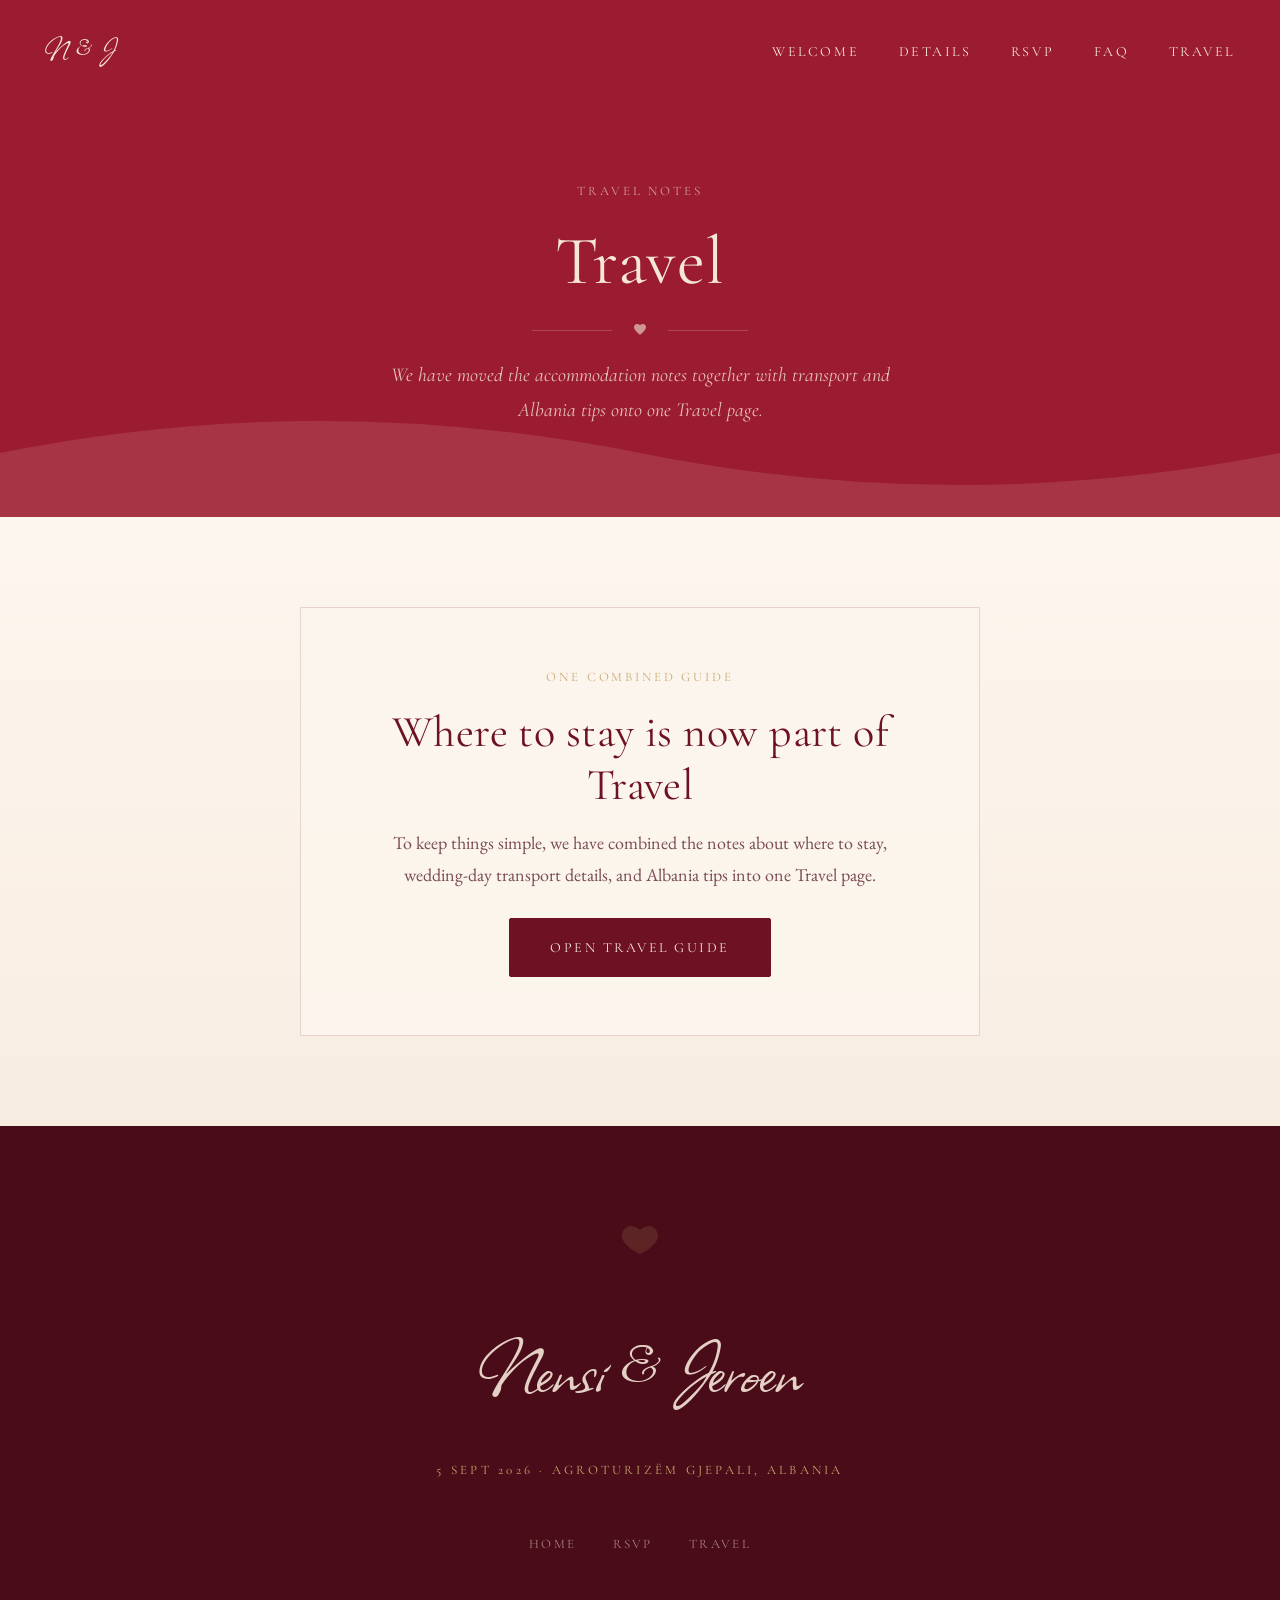
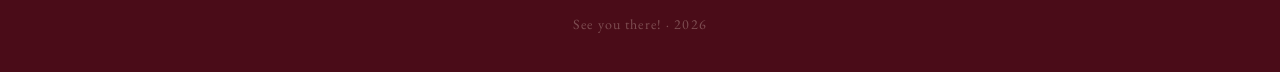
==== commit 1b34bf2e: "Add files via upload" ====
--- a/pages/accommodation.html
+++ b/pages/accommodation.html
@@ -3,160 +3,46 @@
 <head>
   <meta charset="UTF-8">
   <meta name="viewport" content="width=device-width, initial-scale=1.0">
-  <title>Where to Stay — Nensi & Jeroen · 5 Sept 2026</title>
-  <meta name="description" content="Recommended accommodation near Durrës, Shijak, Tirana, and Agroturizëm Gjepali for guests attending Nensi and Jeroen's wedding.">
+  <title>Travel — Nensi & Jeroen · 5 Sept 2026</title>
+  <link rel="icon" type="image/png" sizes="32x32" href="../assets/favicons/favicon-32x32.png">
+  <link rel="icon" type="image/png" sizes="192x192" href="../assets/favicons/icon-192x192.png">
+  <link rel="apple-touch-icon" href="../assets/favicons/apple-touch-icon.png">
+  <meta name="description" content="Travel and where-to-stay notes for Nensi and Jeroen's wedding at Agroturizëm Gjepali.">
   <link rel="stylesheet" href="../styles/main.css">
   <link rel="preconnect" href="https://fonts.googleapis.com">
   <link rel="preconnect" href="https://fonts.gstatic.com" crossorigin>
   <style>
-    .hotel-card {
-      background: var(--cream);
+    .simple-travel-page {
+      background: linear-gradient(180deg, var(--cream) 0%, rgba(245, 230, 216, 0.58) 100%);
+      min-height: 52vh;
+      padding: 5rem 1.5rem;
+    }
+
+    .simple-travel-card {
+      background: rgba(253, 246, 238, 0.86);
       border: 1px solid var(--divider);
-      padding: 2.4rem;
-      margin-bottom: 2rem;
-      transition: var(--transition);
-      position: relative;
+      max-width: 680px;
+      margin: 0 auto;
+      padding: clamp(2rem, 6vw, 3.2rem);
+      text-align: center;
     }
-    .hotel-card:hover {
-      box-shadow: 0 6px 28px rgba(155,27,48,0.09);
-      transform: translateY(-3px);
+
+    .simple-travel-card h2 {
+      font-size: clamp(1.7rem, 4vw, 2.45rem);
+      margin-bottom: 0.8rem;
     }
-    .hotel-card--featured {
-      border-color: var(--pomegranate);
-      border-width: 1.5px;
-    }
-    .featured-badge {
-      position: absolute;
-      top: -1px; right: 2rem;
-      background: var(--pomegranate);
-      color: var(--champagne);
-      font-family: var(--font-serif);
-      font-size: 0.62rem;
-      letter-spacing: 0.18em;
-      text-transform: uppercase;
-      padding: 0.3rem 0.9rem;
-    }
-    .hotel-header {
-      display: flex;
-      justify-content: space-between;
-      align-items: flex-start;
-      gap: 1rem;
-      margin-bottom: 1rem;
-      flex-wrap: wrap;
-    }
-    .hotel-name {
-      font-family: var(--font-serif);
-      font-size: 1.35rem;
-      color: var(--wine);
-      margin: 0;
-    }
-    .hotel-price {
-      font-family: var(--font-serif);
-      font-size: 0.78rem;
-      letter-spacing: 0.12em;
-      text-transform: uppercase;
-      color: var(--gold);
-      white-space: nowrap;
-    }
-    .hotel-meta {
-      display: flex;
-      gap: 1.2rem;
-      margin-bottom: 1rem;
-      flex-wrap: wrap;
-    }
-    .hotel-meta-item {
-      display: flex;
-      align-items: center;
-      gap: 0.4rem;
-      font-size: 0.82rem;
+
+    .simple-travel-card p {
       color: var(--text-muted);
-    }
-    .hotel-meta-item svg {
-      color: var(--pomegranate);
-      opacity: 0.7;
-      flex-shrink: 0;
-    }
-    .hotel-desc {
-      font-size: 0.95rem;
-      color: var(--text-muted);
-      line-height: 1.75;
-      margin-bottom: 1.2rem;
-    }
-    .hotel-features {
-      display: flex;
-      flex-wrap: wrap;
-      gap: 0.5rem;
-      margin-bottom: 1.4rem;
-    }
-    .feature-pill {
-      font-family: var(--font-serif);
-      font-size: 0.68rem;
-      letter-spacing: 0.12em;
-      text-transform: uppercase;
-      padding: 0.2rem 0.7rem;
-      border: 1px solid var(--divider);
-      color: var(--text-muted);
-      border-radius: 1px;
-    }
-    .hotel-footer {
-      display: flex;
-      justify-content: space-between;
-      align-items: center;
-      gap: 1rem;
-      flex-wrap: wrap;
-      padding-top: 1.2rem;
-      border-top: 1px solid var(--divider);
-    }
-    .hotel-address {
-      font-size: 0.82rem;
-      color: var(--text-muted);
-      font-style: italic;
-    }
-    .price-categories {
-      display: flex;
-      gap: 1.5rem;
-      margin: 3rem 0 1.5rem;
-      flex-wrap: wrap;
-    }
-    .price-cat-btn {
-      background: none;
-      border: 1px solid var(--divider);
-      padding: 0.5rem 1.2rem;
-      font-family: var(--font-serif);
-      font-size: 0.72rem;
-      letter-spacing: 0.15em;
-      text-transform: uppercase;
-      color: var(--text-muted);
-      cursor: pointer;
-      transition: var(--transition);
-    }
-    .price-cat-btn.active,
-    .price-cat-btn:hover {
-      background: var(--wine);
-      border-color: var(--wine);
-      color: var(--champagne);
-    }
-    .section-note {
-      background: var(--champagne);
-      border-left: 3px solid var(--pomegranate);
-      padding: 1.4rem 1.8rem;
-      margin: 3rem 0;
-      font-size: 0.95rem;
-      color: var(--text-muted);
-      line-height: 1.75;
-    }
-    .section-note strong { color: var(--wine); }
-    .section-separator {
-      width: 60px; height: 1px;
-      background: var(--gold);
-      margin: 3rem auto;
-      opacity: 0.5;
+      font-size: 1rem;
+      line-height: 1.8;
+      margin: 0 auto 1.5rem;
+      max-width: 520px;
     }
   </style>
 </head>
 <body>
 
-  <!-- Navigation -->
   <nav class="site-nav site-nav--inverse" role="navigation" aria-label="Main navigation">
     <a href="../index.html" class="nav-monogram" aria-label="Home">N & J</a>
     <ul class="nav-links">
@@ -164,41 +50,40 @@
       <li><a href="../index.html#details">Details</a></li>
       <li><a href="../index.html#rsvp">RSVP</a></li>
       <li><a href="../index.html#faq">FAQ</a></li>
-      <li><a href="travel.html">Travel</a></li>
-      <li><a href="accommodation.html" aria-current="page">Stay</a></li>
+      <li><a href="travel.html" aria-current="page">Travel</a></li>
     </ul>
     <button class="nav-toggle" aria-label="Toggle menu" aria-expanded="false">
       <span></span><span></span><span></span>
     </button>
   </nav>
 
-  <!-- Page Hero -->
   <header class="page-hero" role="banner">
     <svg viewBox="0 0 800 80" style="position:absolute;bottom:0;left:0;width:100%;opacity:0.12" fill="var(--champagne)" xmlns="http://www.w3.org/2000/svg" aria-hidden="true">
       <path d="M0 40 Q200 0 400 40 Q600 80 800 40 L800 80 L0 80Z"/>
     </svg>
-    <span class="section-label">Rest & Recharge</span>
-    <h1>Where to Stay</h1>
+    <span class="section-label">Travel Notes</span>
+    <h1>Travel</h1>
     <div class="ornament-divider" aria-hidden="true" style="margin:1.2rem auto;">
       <span class="ornament-line" style="background:rgba(245,230,216,0.4)"></span>
       <svg width="12" height="12" viewBox="0 0 16 16" fill="rgba(245,230,216,0.6)"><path d="M8 1.5C8 1.5 6.5 0 4 0C1.5 0 0 2 0 4C0 8.5 8 14.5 8 14.5C8 14.5 16 8.5 16 4C16 2 14.5 0 12 0C9.5 0 8 1.5 8 1.5Z"/></svg>
       <span class="ornament-line" style="background:rgba(245,230,216,0.4)"></span>
     </div>
-    <p class="lead-text" style="color:rgba(245,230,216,0.8); max-width:540px; margin:0 auto;">
-      A practical guide to where to stay near Agroturizëm Gjepali. From the closest countryside options to Durrës seafront and Tirana city stays.
+    <p class="lead-text" style="color:rgba(245,230,216,0.82); max-width:560px; margin:0 auto;">
+      We have moved the accommodation notes together with transport and Albania tips onto one Travel page.
     </p>
   </header>
 
-  <main>
-    <div class="content-section fade-in" style="max-width: var(--max-width); margin: 0 auto;">
-
-
-
-      <h1>This page is still under construction. Please come back later to find our accommodation recommendations!<br>In case you have any urgent questions, do not hesitate to reach out!</h1>
-   </div>
+  <main class="simple-travel-page">
+    <section class="simple-travel-card fade-in">
+      <span class="section-label">One Combined Guide</span>
+      <h2>Where to stay is now part of Travel</h2>
+      <p>
+        To keep things simple, we have combined the notes about where to stay, wedding-day transport details, and Albania tips into one Travel page.
+      </p>
+      <a href="travel.html" class="btn btn--primary">Open Travel Guide</a>
+    </section>
   </main>
 
-  <!-- Footer -->
   <footer class="site-footer" role="contentinfo">
     <svg class="footer-ornament" width="60" height="60" viewBox="0 0 60 60" fill="none" xmlns="http://www.w3.org/2000/svg" aria-hidden="true">
       <path d="M30 14C30 14 26 10 21 10C16 10 12 14.5 12 20C12 30 30 38 30 38C30 38 48 30 48 20C48 14.5 44 10 39 10C34 10 30 14 30 14Z" fill="currentColor" opacity="0.5"/>
@@ -209,7 +94,6 @@
       <li><a href="../index.html">Home</a></li>
       <li><a href="../index.html#rsvp">RSVP</a></li>
       <li><a href="travel.html">Travel</a></li>
-      <li><a href="accommodation.html">Stay</a></li>
     </ul>
     <p class="footer-copy">See you there! &middot; 2026</p>
   </footer>
--- a/styles/main.css
+++ b/styles/main.css
@@ -138,6 +138,15 @@
   color: rgba(245, 230, 216, 0.85);
 }
 
+#details {
+  padding-bottom: 5.25rem;
+}
+
+#rsvp {
+  padding-top: 5.5rem;
+  padding-bottom: 5.5rem;
+}
+
 .section--pomegranate {
   background-color: var(--pomegranate);
   color: var(--champagne);
@@ -673,7 +682,7 @@
 
 .rsvp-form {
   max-width: 560px;
-  margin: 3rem auto 0;
+  margin: 2.4rem auto 0;
 }
 
 .form-group {
@@ -1136,21 +1145,104 @@
   :root { --section-pad: 5rem 1.5rem; }
   html { font-size: 16px; }
 
-  .site-nav { padding: 1rem 1.5rem; }
-  .nav-links { display: none; flex-direction: column; position: fixed;
-    inset: 0; background: var(--cream); align-items: center; justify-content: center;
-    gap: 2.5rem; z-index: 99; }
-  .nav-links.open { display: flex; }
-  .nav-links a { font-size: 1rem; letter-spacing: 0.12em; }
+  body.nav-open { overflow: hidden; }
+
+  .site-nav {
+    min-height: 64px;
+    padding: 0.9rem 1.5rem;
+  }
+
+  .site-nav.menu-open {
+    background: rgba(253, 246, 238, 0.98);
+    backdrop-filter: blur(8px);
+    box-shadow: 0 1px 20px rgba(110, 18, 35, 0.08);
+  }
+
+  .site-nav--inverse.menu-open .nav-monogram {
+    color: var(--wine);
+  }
+
+  .nav-links {
+    position: fixed;
+    inset: 0;
+    z-index: 99;
+    display: flex;
+    flex-direction: column;
+    align-items: center;
+    justify-content: flex-start;
+    gap: 0;
+    min-height: 100vh;
+    min-height: 100dvh;
+    padding: calc(64px + env(safe-area-inset-top, 0px) + 1.2rem) 1.5rem 2rem;
+    overflow-y: auto;
+    -webkit-overflow-scrolling: touch;
+    background: rgba(253, 246, 238, 0.98);
+    backdrop-filter: blur(10px);
+    opacity: 0;
+    visibility: hidden;
+    pointer-events: none;
+    transform: translateY(-10px);
+    transition: opacity 0.25s ease, transform 0.25s ease, visibility 0.25s ease;
+  }
+
+  .nav-links.open {
+    opacity: 1;
+    visibility: visible;
+    pointer-events: auto;
+    transform: translateY(0);
+  }
+
+  .nav-links li {
+    width: min(100%, 340px);
+  }
+
+  .nav-links a {
+    display: block;
+    width: 100%;
+    padding: 0.9rem 0.5rem;
+    border-bottom: 1px solid rgba(110, 18, 35, 0.12);
+    color: var(--wine);
+    font-size: 1rem;
+    letter-spacing: 0.14em;
+    text-align: center;
+  }
+
+  .nav-links li:first-child a {
+    border-top: 1px solid rgba(110, 18, 35, 0.12);
+  }
+
+  .nav-links a::after {
+    display: none;
+  }
+
   .site-nav--inverse:not(.scrolled) .nav-links.open a { color: var(--wine); }
+  .site-nav--inverse.menu-open .nav-toggle span,
   .site-nav--inverse:not(.scrolled) .nav-toggle[aria-expanded="true"] span { background: var(--wine); }
   .nav-toggle { display: block; z-index: 101; position: relative; }
 
+  .nav-toggle[aria-expanded="true"] span:nth-child(1) {
+    transform: translateY(6.5px) rotate(45deg);
+  }
+
+  .nav-toggle[aria-expanded="true"] span:nth-child(2) {
+    opacity: 0;
+  }
+
+  .nav-toggle[aria-expanded="true"] span:nth-child(3) {
+    transform: translateY(-6.5px) rotate(-45deg);
+  }
+
   .countdown { gap: 0.35rem; max-width: 300px; }
   .countdown-sep { display: none; }
 
   .form-row { grid-template-columns: 1fr; }
   #diet-other-details { margin-left: 0; }
+  #details { padding-bottom: 4rem; }
+  #rsvp {
+    padding-top: 4.25rem;
+    padding-bottom: 4.25rem;
+  }
+  #rsvp .rsvp-form { margin-top: 2rem; }
 
   .hero { padding: 7.5rem 1rem 4rem; }
   .hero-arch { top: 6rem; width: min(560px, 96vw); max-height: calc(100svh - 7rem); }
